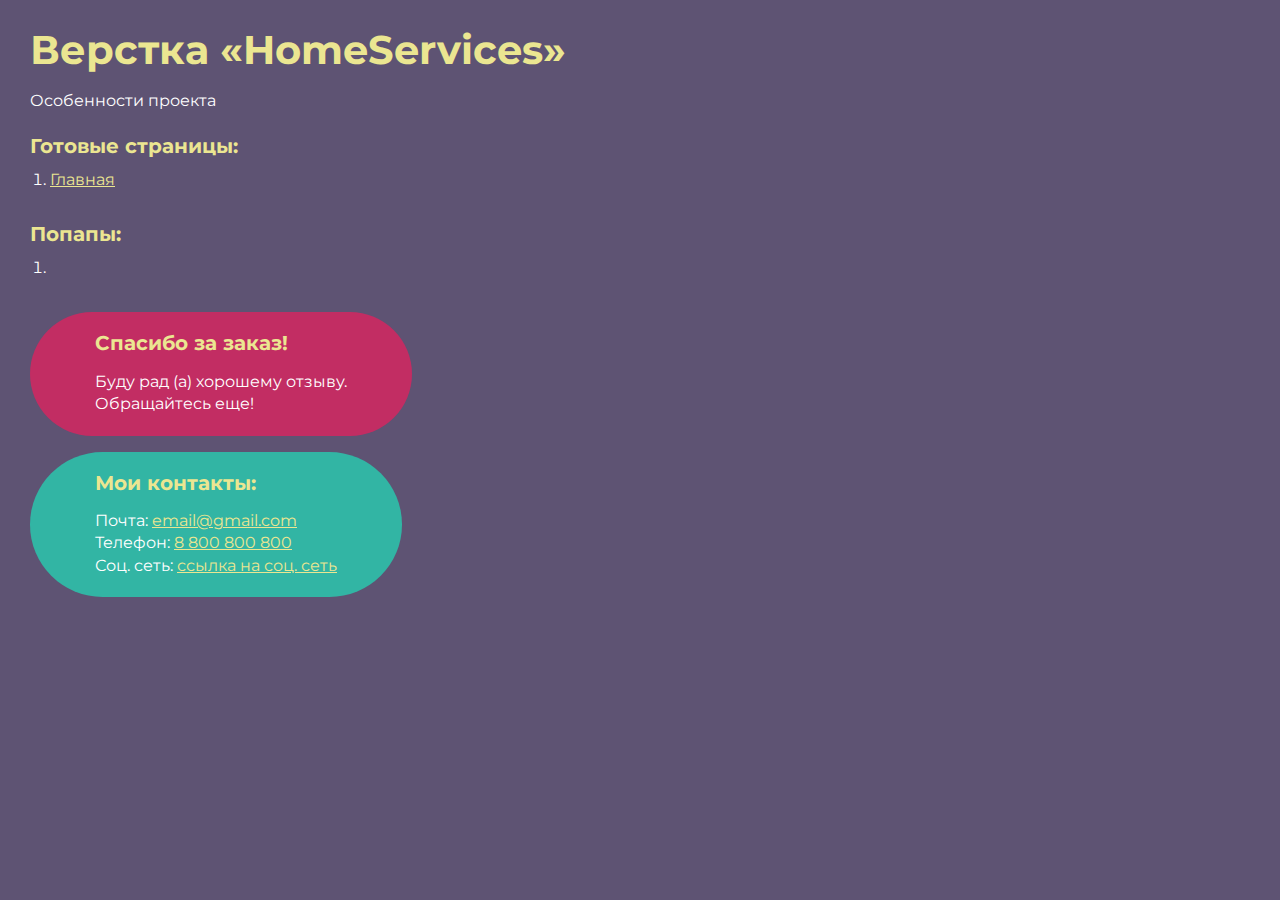
==== index.html @ 672d6503 "first commit" ====
<!DOCTYPE html>
<html>

<head>
	<meta charset="UTF-8">
	<meta name="viewport" content="width=device-width, initial-scale=1.0">
	<title>Верстка «HomeServices»</title>
</head>

<body>
	<div class="rootpage">
		<h1>Верстка «HomeServices»</h1>
		<div class="rootpage__info">
			Особенности проекта
		</div>
		<h2>Готовые страницы:</h2>
		<ol class="rootpage__list">
			<li><a target="_blank" href="home.html">Главная</a></li>
		</ol>
		<h2>Попапы:</h2>
		<ol class="rootpage__list">
			<li><a target="_blank" href="home.html#"></a></li>
		</ol>
		<div class="rootpage__tnx">
			<h2>Спасибо за заказ!</h2>
			<p>Буду рад (а) хорошему отзыву.</p>
			<p>Обращайтесь еще!</p>
		</div>
		<div class="rootpage__contacts">
			<h2>Мои контакты:</h2>
			<p>Почта: <a href="mailto:email@gmail.com">email@gmail.com</a></p>
			<p>Телефон: <a href="tel:8800800800">8 800 800 800</a></p>
			<p>Соц. сеть: <a href="">ссылка на соц. сеть</a></p>
		</div>
	</div>
</body>
<style>
	@charset "UTF-8";
	@import url("https://fonts.googleapis.com/css?family=Montserrat:regular,700&display=swap");

	*,
	*::before,
	*::after {
		padding: 0px;
		margin: 0px;
		border: 0px;
		box-sizing: border-box;
	}

	html,
	body {
		height: 100%;
		margin: 0;
		padding: 0;
		min-width: 320px;
		width: 100%;
		color: #fff;
		background-color: #5e5373;
	}

	body {
		font-family: Montserrat;
		font-size: 100%;
		line-height: 1;
		font-size: 1rem;
	}

	a {
		text-decoration: underline;
		color: #ebe691
	}

	a:visited {
		text-decoration: underline;
		color: #aaa768;
	}

	a:hover {
		text-decoration: none;
	}

	ul li {
		list-style: none;
	}

	img {
		vertical-align: top;
	}

	.wrapper {
		width: 100%;
		min-height: 100%;
		overflow: hidden;
	}

	.rootpage {
		padding: 30px;
		display: flex;
		flex-direction: column;
		align-items: flex-start;
	}

	@media (max-width: 767px) {
		.rootpage {
			padding: 30px 15px;
		}
	}

	h1 {
		color: #ebe691;
		font-size: 2.5rem;
		margin: 0px 0px 1.25rem 0px;
	}

	@media (max-width: 767px) {
		h1 {
			font-size: 1.85rem;
			margin: 0px 0px 1.25rem 0px;
		}
	}

	h2 {
		color: #ebe691;
		font-size: 1.25rem;
		margin: 0px 0px 1rem 0px;
	}

	@media (max-width: 767px) {
		h2 {
			font-size: 1.125rem;
			margin: 0px 0px 1rem 0px;
		}
	}

	.rootpage__info {
		line-height: 140%;
		margin: 0px 0px 1.5rem 0px;
	}

	.rootpage__list {
		margin: 0px 0px 2.25rem 1.25rem;
	}

	.rootpage__list li:not(:last-child) {
		margin: 0px 0px 15px 0px;
	}

	.rootpage__contacts,
	.rootpage__tnx {
		border-radius: 200px;
		padding: 20px 65px;
		line-height: 140%;
	}

	@media (max-width: 767px) {

		.rootpage__contacts,
		.rootpage__tnx {
			border-radius: 40px;
			padding: 20px;
		}
	}

	.rootpage__contacts {
		background: #32b5a4;

	}

	.rootpage__contacts a {
		color: #ebe691;
	}

	.rootpage__tnx {
		background: #c22d63;
		margin: 0px 0px 1rem 0px;
	}
</style>

</html>
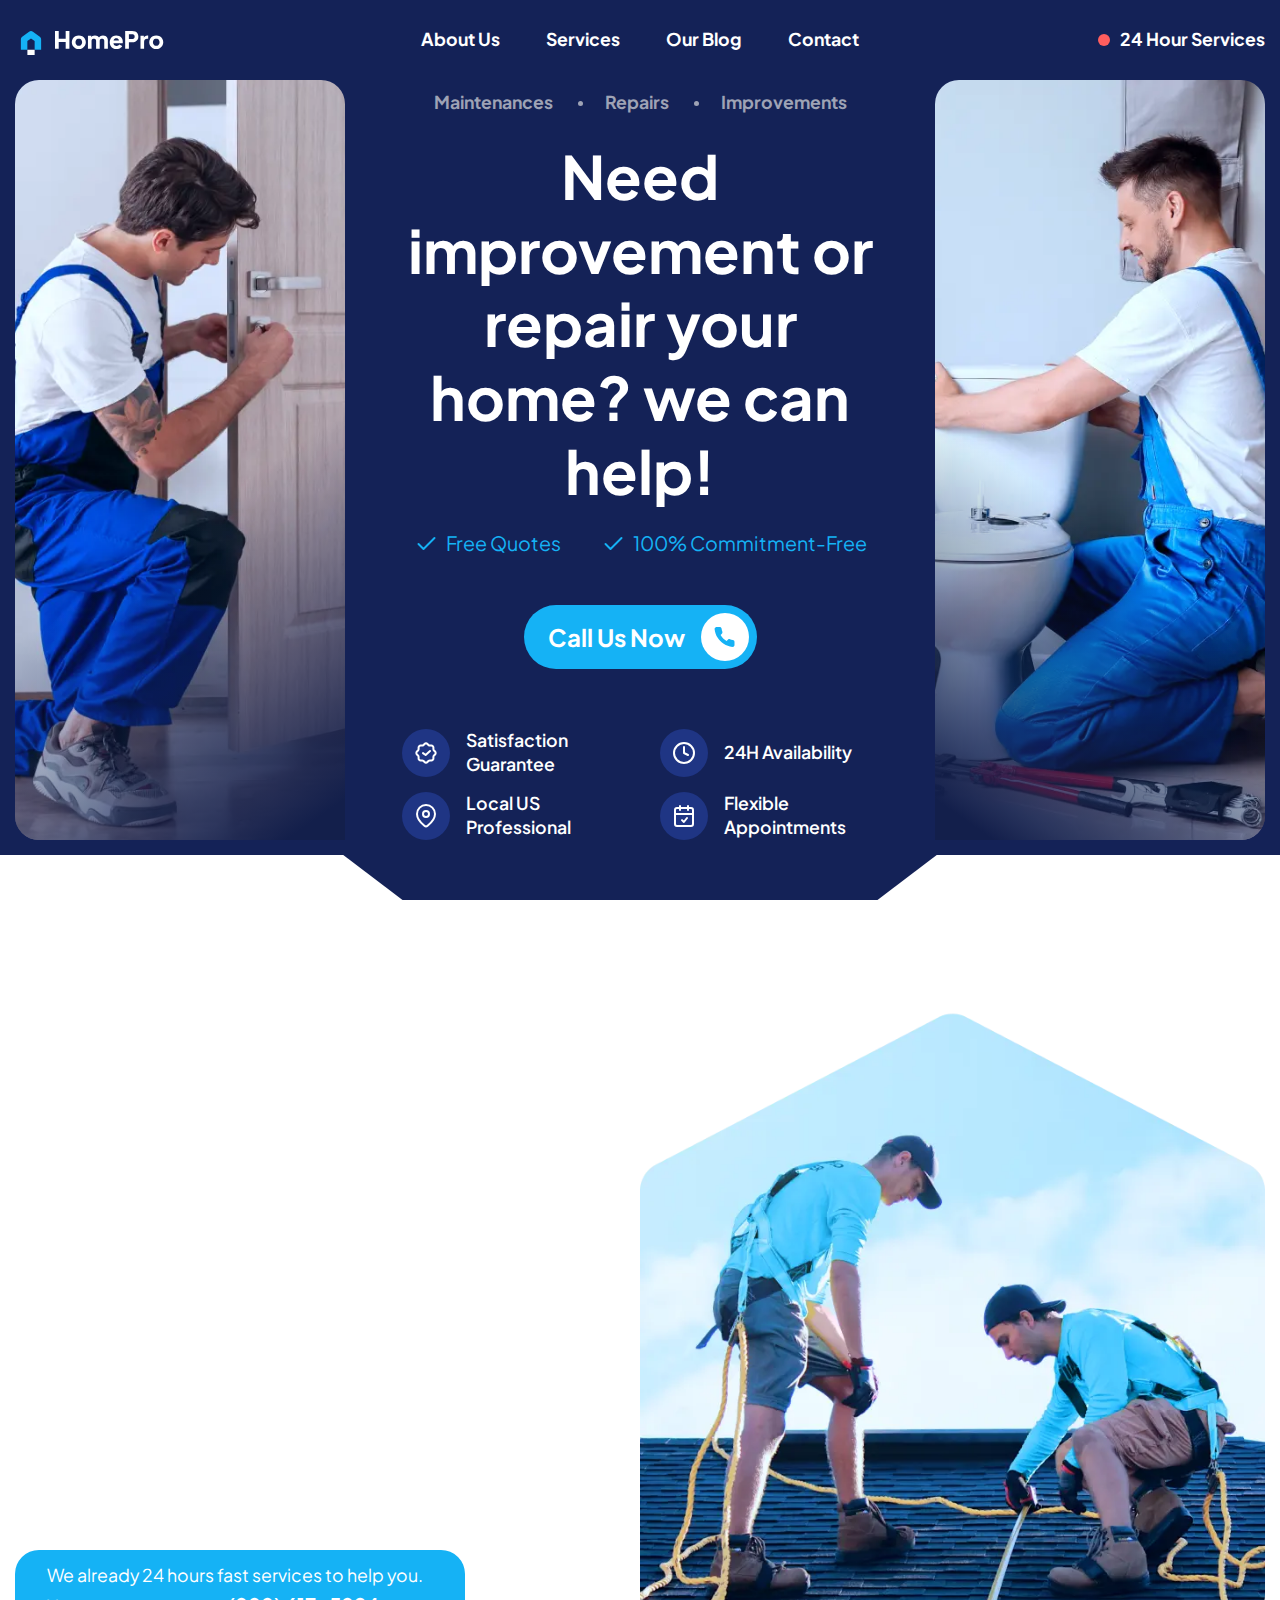
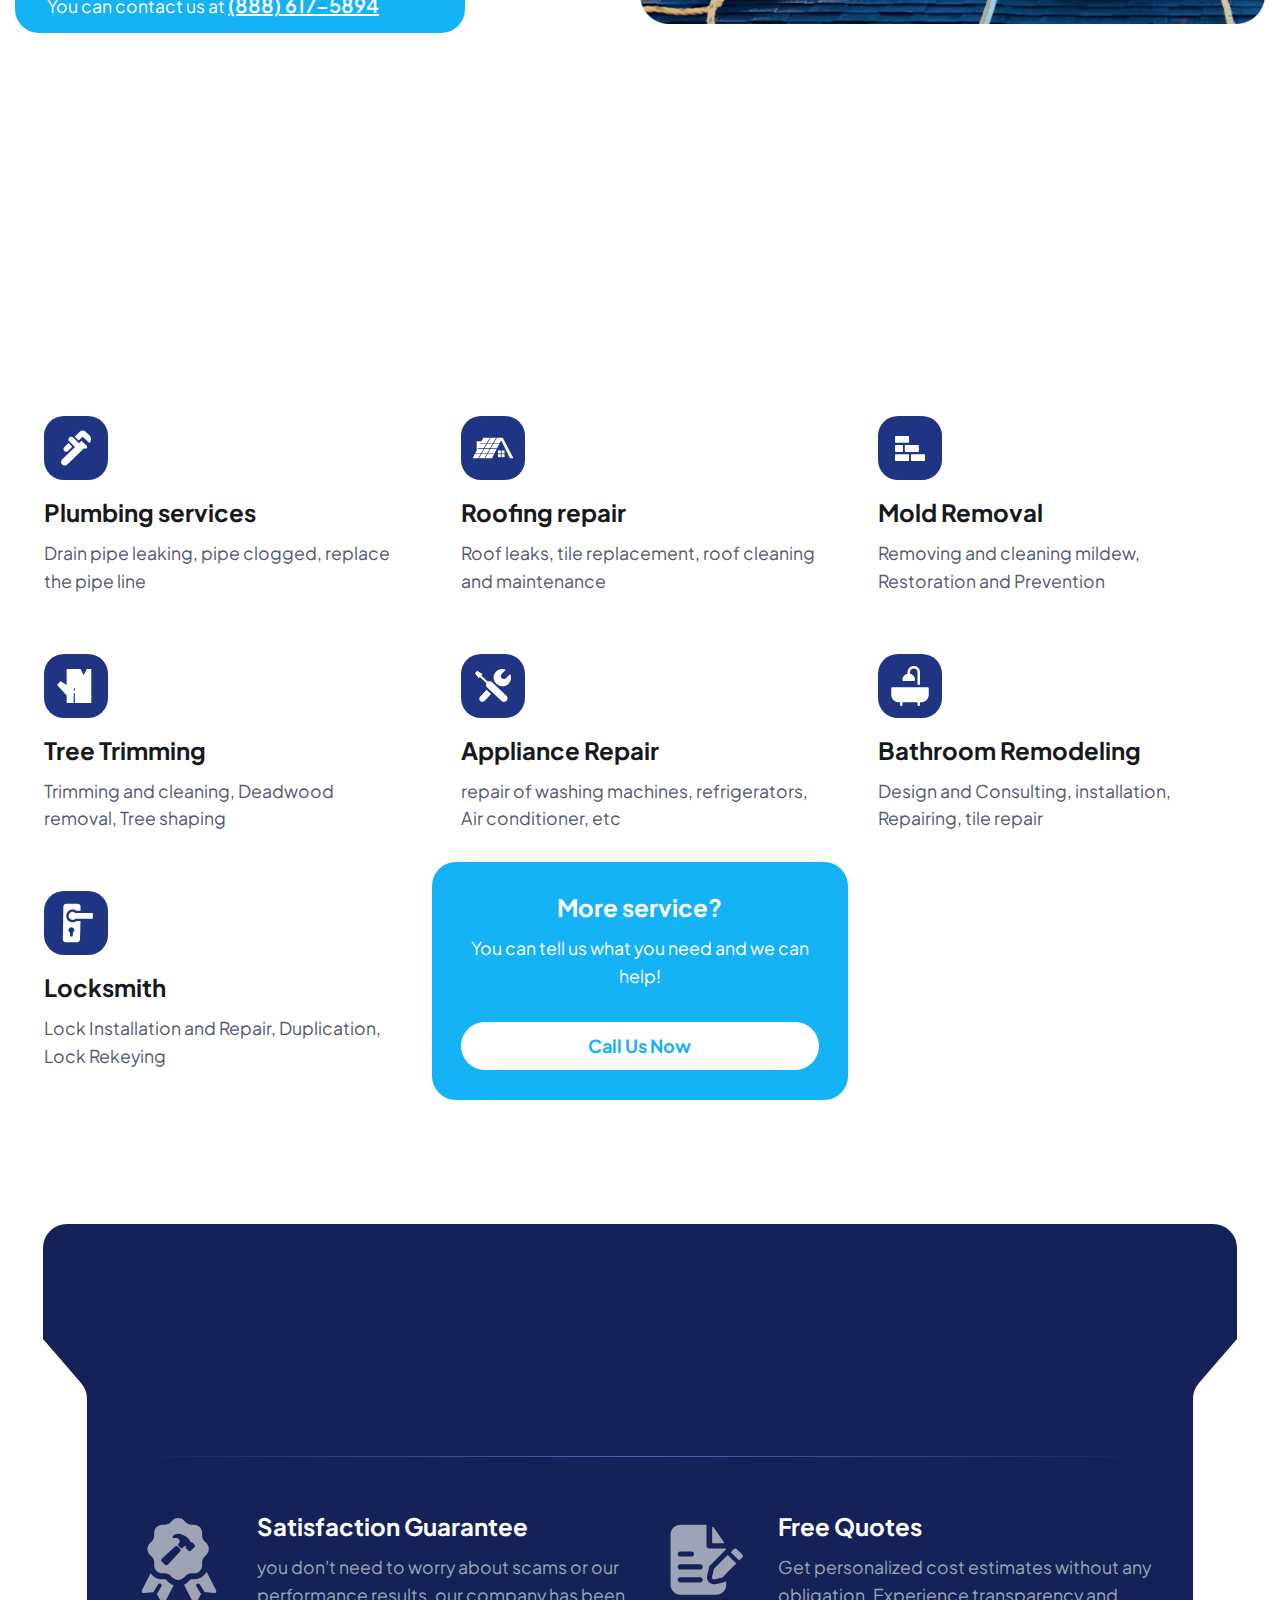
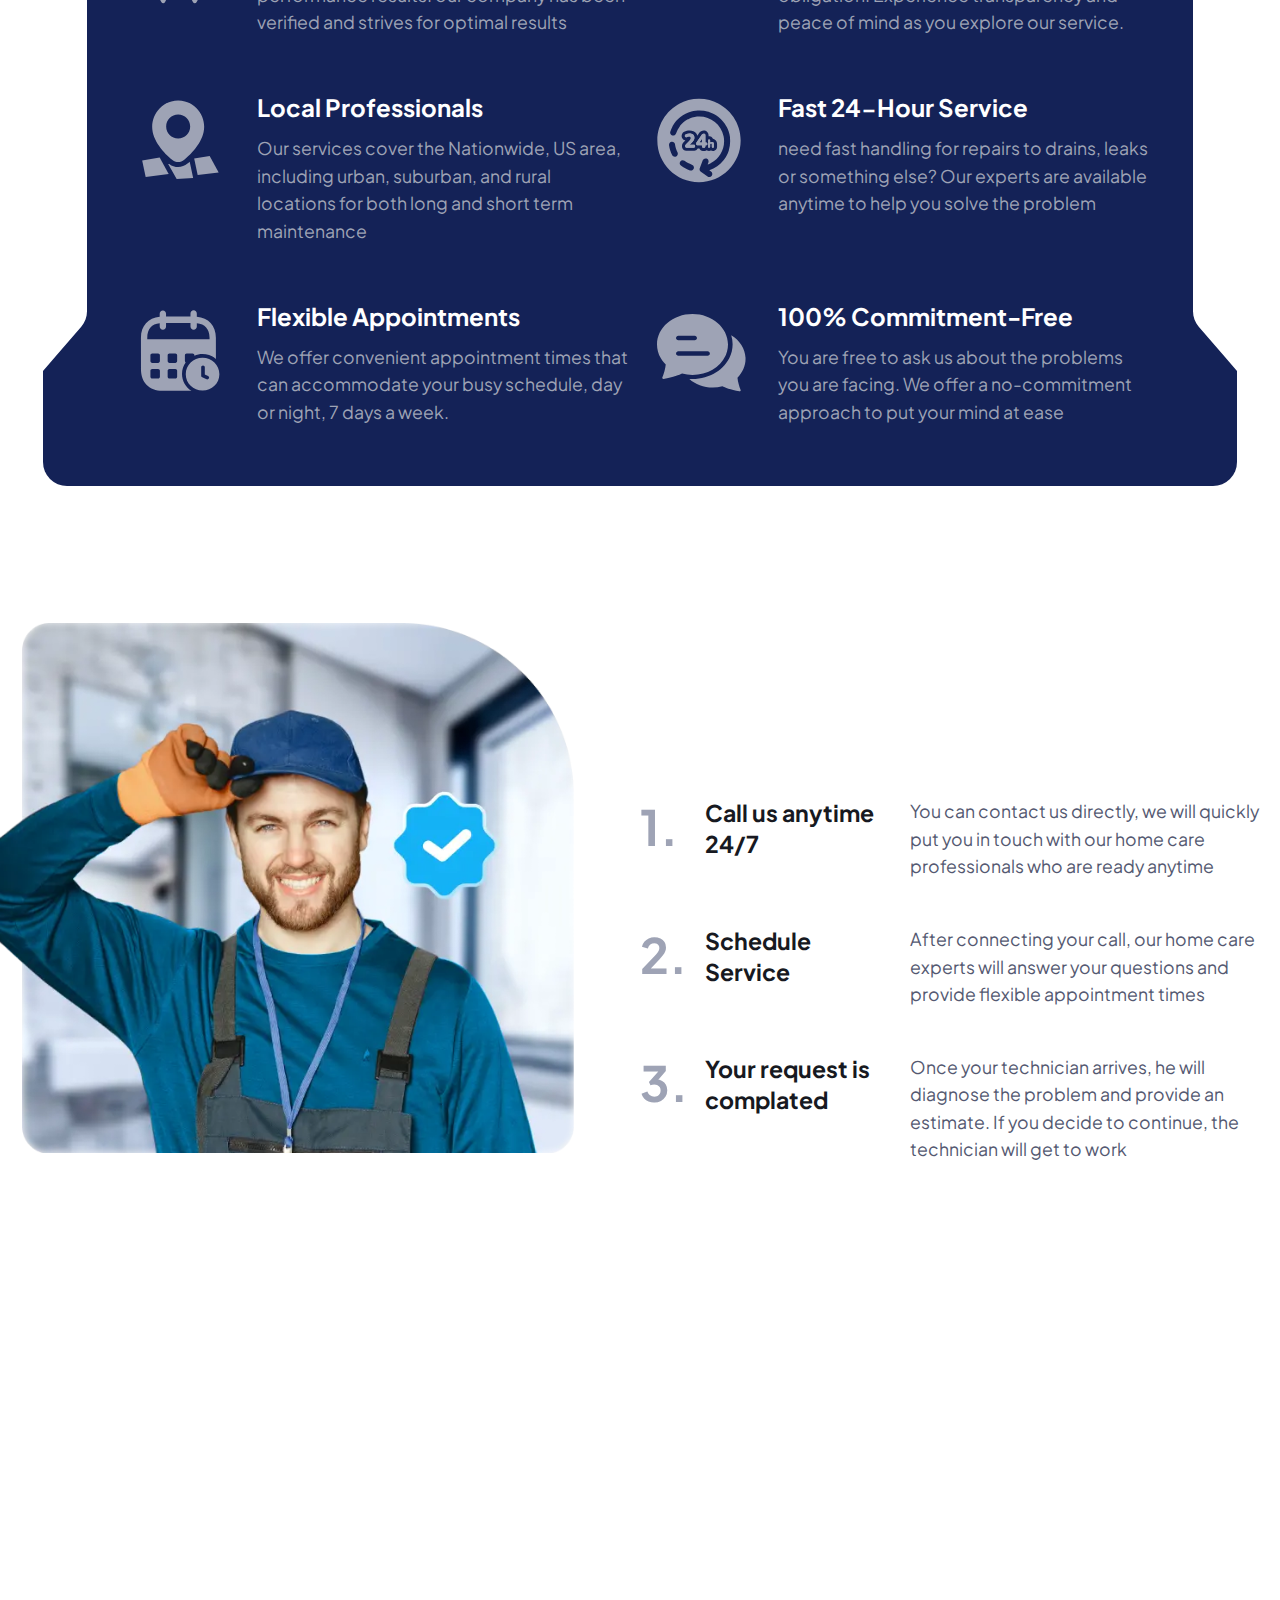
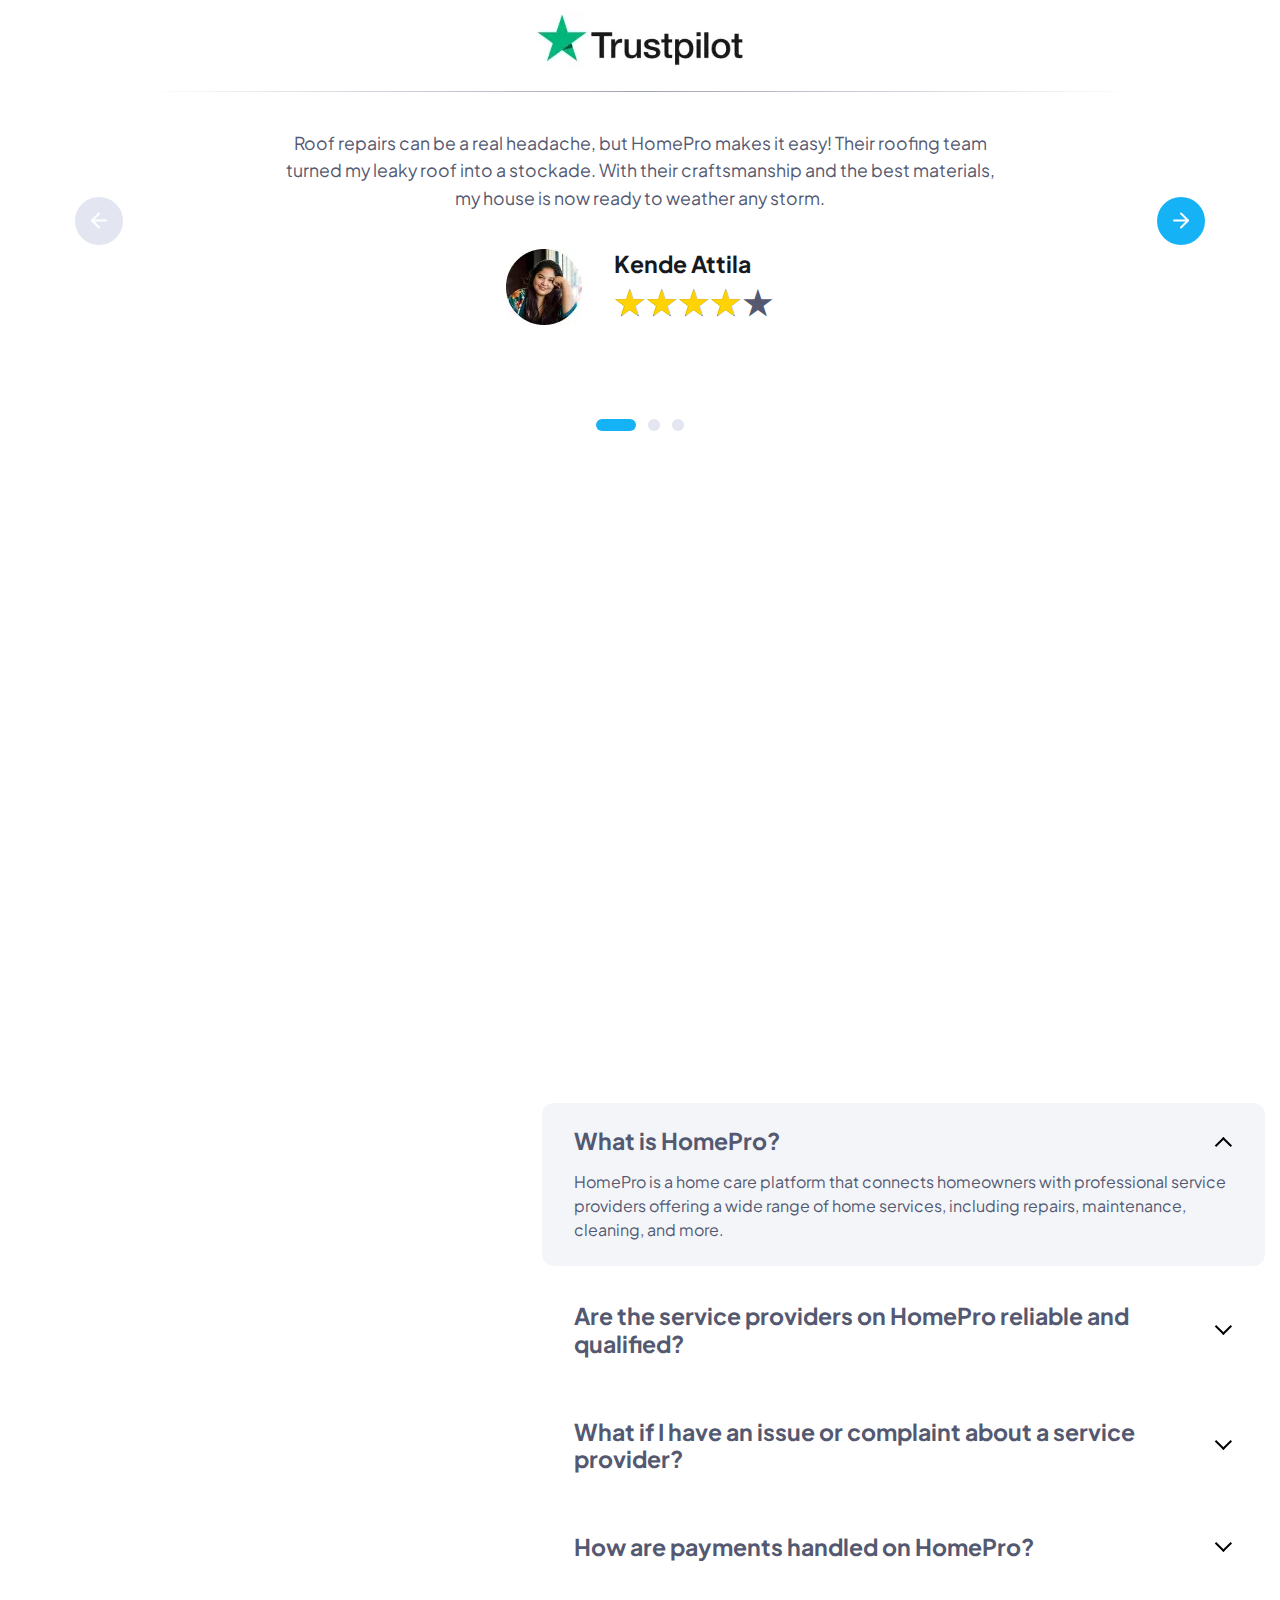
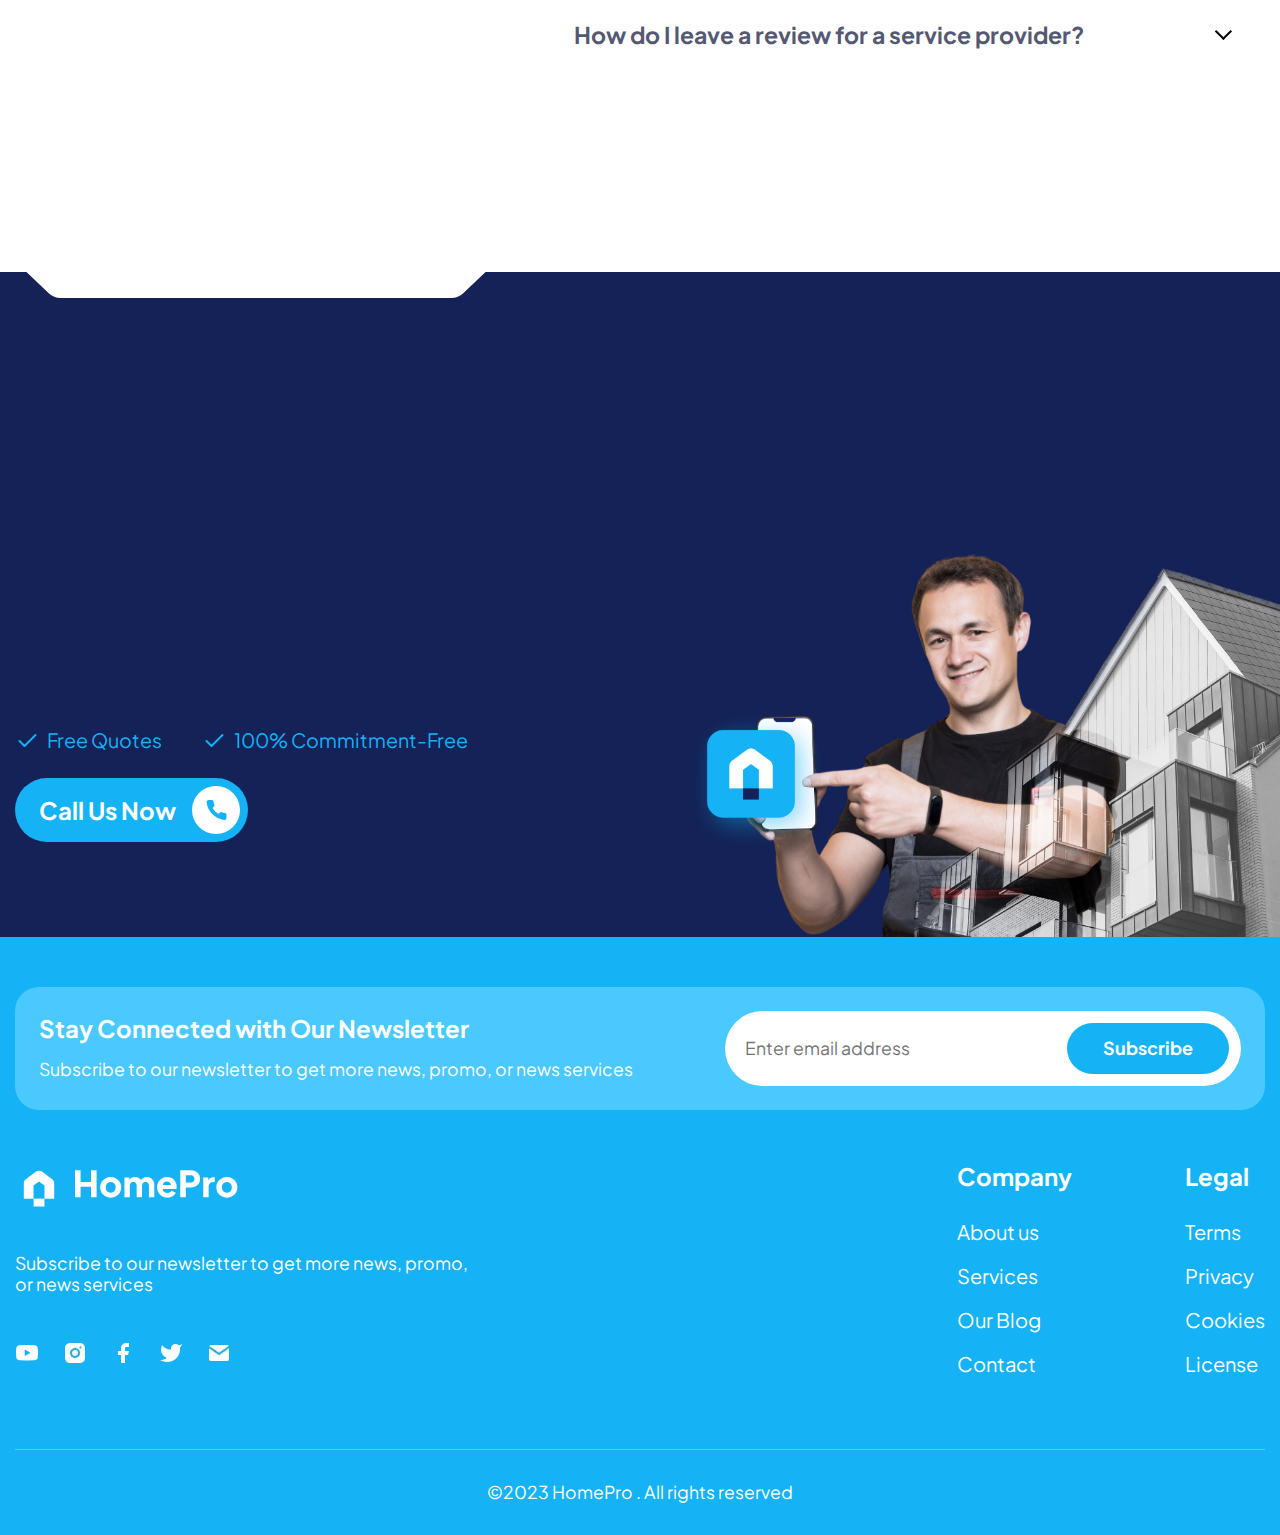
==== commit ad25bf0e: "index new" ====
--- a/index.html
+++ b/index.html
@@ -1,179 +1,656 @@
 <!DOCTYPE html>
-<html>
+<html lang="ru">
 
 <head>
+	<title>Home</title>
 	<meta charset="UTF-8">
+	<meta name="format-detection" content="telephone=no">
+	<style>
+		body {
+			opacity: 0;
+		}
+	</style>
+	<link rel="stylesheet" href="css/style.min.css?_v=20230929204738">
+	<link rel="shortcut icon" href="favicon.ico">
+	<!-- <meta name="robots" content="noindex, nofollow"> -->
 	<meta name="viewport" content="width=device-width, initial-scale=1.0">
-	<title>Верстка «HomeServices»</title>
 </head>
 
 <body>
-	<div class="rootpage">
-		<h1>Верстка «HomeServices»</h1>
-		<div class="rootpage__info">
-			Особенности проекта
-		</div>
-		<h2>Готовые страницы:</h2>
-		<ol class="rootpage__list">
-			<li><a target="_blank" href="home.html">Главная</a></li>
-		</ol>
-		<h2>Попапы:</h2>
-		<ol class="rootpage__list">
-			<li><a target="_blank" href="home.html#"></a></li>
-		</ol>
-		<div class="rootpage__tnx">
-			<h2>Спасибо за заказ!</h2>
-			<p>Буду рад (а) хорошему отзыву.</p>
-			<p>Обращайтесь еще!</p>
-		</div>
-		<div class="rootpage__contacts">
-			<h2>Мои контакты:</h2>
-			<p>Почта: <a href="mailto:email@gmail.com">email@gmail.com</a></p>
-			<p>Телефон: <a href="tel:8800800800">8 800 800 800</a></p>
-			<p>Соц. сеть: <a href="">ссылка на соц. сеть</a></p>
-		</div>
+	<div class="wrapper">
+		<header class="header">
+			<div class="header__container">
+				<div class="header__logo">
+					<img src="img/logo.svg" alt="Logo">
+				</div>
+				<div class="header__menu menu">
+					<button class="menu__icon icon-menu" type="button"><span></span></button>
+					<nav class="menu__body">
+						<ul class="menu__list">
+							<li class="menu__item">
+								<a class="menu__link" data-goto=".about" href="#">About Us</a>
+							</li>
+							<li class="menu__item">
+								<a class="menu__link" data-goto=".services" href="#">Services</a>
+							</li>
+							<li class="menu__item">
+								<a class="menu__link" data-goto=".blog" href="#">Our Blog</a>
+							</li>
+							<li class="menu__item">
+								<a class="menu__link" data-goto=".footer" href="#">Contact</a>
+							</li>
+						</ul>
+					</nav>
+				</div>
+				<div class="header__schedule" data-da=".menu__body, 767.98">24 Hour Services</div>
+			</div>
+		</header>
+		<main class="page">
+			<section class="hero" data-watch>
+				<div class="hero__image-ibg hero__image-ibg--left">
+					<picture><source srcset="img/hero/image-left.webp" type="image/webp"><img src="img/hero/image-left.jpg" alt="Image"></picture>
+				</div>
+				<div class="hero__body">
+					<div class="hero__content">
+						<div class="hero__main">
+							<ul class="hero__items items-hero">
+								<li class="items-hero__item">Maintenances</li>
+								<li class="items-hero__item">Repairs</li>
+								<li class="items-hero__item">Improvements</li>
+							</ul>
+							<div class="hero__block-header block-header block-header--center">
+								<h1 class="block-header__title block-header__title--white block-header__title--big">
+									Need improvement or repair your home? we can help!
+								</h1>
+							</div>
+							<ul class="hero__done done">
+								<li class="done__item">Free Quotes</li>
+								<li class="done__item">100% Commitment-Free</li>
+							</ul>
+						</div>
+						<a class="hero__button button button--icon" href="#">
+							<span>Call Us Now</span>
+						</a>
+					</div>
+					<div class="hero__advantages advantages-hero">
+						<div class="advantages-hero__item">
+							<div class="advantages-hero__icon">
+								<img src="img/hero/icon/01.svg" alt="Icon">
+							</div>
+							<div class="advantages-hero__text">
+								<p>Satisfaction Guarantee</p>
+							</div>
+						</div>
+						<div class="advantages-hero__item">
+							<div class="advantages-hero__icon">
+								<img src="img/hero/icon/02.svg" alt="Icon">
+							</div>
+							<div class="advantages-hero__text">
+								<p>24H Availability</p>
+							</div>
+						</div>
+						<div class="advantages-hero__item">
+							<div class="advantages-hero__icon">
+								<img src="img/hero/icon/03.svg" alt="Icon">
+							</div>
+							<div class="advantages-hero__text">
+								<p>Local US Professional</p>
+							</div>
+						</div>
+						<div class="advantages-hero__item">
+							<div class="advantages-hero__icon">
+								<img src="img/hero/icon/04.svg" alt="Icon">
+							</div>
+							<div class="advantages-hero__text">
+								<p>Flexible Appointments</p>
+							</div>
+						</div>
+					</div>
+				</div>
+				<div class="hero__image-ibg hero__image-ibg--right">
+					<picture><source srcset="img/hero/image-right.webp" type="image/webp"><img src="img/hero/image-right.jpg" alt="Image"></picture>
+				</div>
+			</section>
+			<section class="about" data-watch="navigator" data-watch-threshold="0.3">
+				<div class="about__container">
+					<div class="about__body">
+						<div class="about__block-header block-header">
+							<h2 class="block-header__title">Professional for your home services</h2>
+							<div class="block-header__text">
+								<p>You need help for home care? We are home care professionals focused in the US region. We provide
+									several services that support home services</p>
+							</div>
+						</div>
+						<ul class="about__items">
+							<li class="about__item">Repair and Installation</li>
+							<li class="about__item">Maintenance</li>
+							<li class="about__item">Home Security Services</li>
+							<li class="about__item">Plumbing</li>
+							<li class="about__item">Budget-friendly</li>
+							<li class="about__item">Eco-friendly solutions</li>
+						</ul>
+						<div class="about__info">
+							We already 24 hours fast services to help you. You can contact us at <a href="tel:8886175894">(888)
+								617-5894</a>
+						</div>
+					</div>
+					<div class="about__image">
+						<picture><source srcset="img/about/image.webp" type="image/webp"><img src="img/about/image.png" alt="Image"></picture>
+					</div>
+				</div>
+			</section>
+			<section class="services" data-watch="navigator" data-watch-threshold="0.3">
+				<div class="services__container">
+					<div class="services__block-header block-header block-header--center">
+						<h2 class="block-header__title">Our Services</h2>
+						<div class="block-header__text">
+							<p>You have problems with leaking pipes, broken tiles, lost keys or want to tidy up the trees around you,
+								of course you need our help!</p>
+						</div>
+					</div>
+					<div class="services__items">
+						<article class="services__item item-service">
+							<div class="item-service__icon">
+								<img src="img/services/01.svg" alt="Icon">
+							</div>
+							<h4 class="item-service__title">Plumbing services</h4>
+							<div class="item-service__text">
+								<p>Drain pipe leaking, pipe clogged, replace the pipe line</p>
+							</div>
+						</article>
+						<article class="services__item item-service">
+							<div class="item-service__icon">
+								<img src="img/services/02.svg" alt="Icon">
+							</div>
+							<h4 class="item-service__title">Roofing repair</h4>
+							<div class="item-service__text">
+								<p>Roof leaks, tile replacement, roof cleaning and maintenance</p>
+							</div>
+						</article>
+						<article class="services__item item-service">
+							<div class="item-service__icon">
+								<img src="img/services/03.svg" alt="Icon">
+							</div>
+							<h4 class="item-service__title">Mold Removal</h4>
+							<div class="item-service__text">
+								<p>Removing and cleaning mildew, Restoration and Prevention</p>
+							</div>
+						</article>
+						<article class="services__item item-service">
+							<div class="item-service__icon">
+								<img src="img/services/04.svg" alt="Icon">
+							</div>
+							<h4 class="item-service__title">Tree Trimming</h4>
+							<div class="item-service__text">
+								<p>Trimming and cleaning, Deadwood removal, Tree shaping</p>
+							</div>
+						</article>
+						<article class="services__item item-service">
+							<div class="item-service__icon">
+								<img src="img/services/05.svg" alt="Icon">
+							</div>
+							<h4 class="item-service__title">Appliance Repair</h4>
+							<div class="item-service__text">
+								<p>repair of washing machines, refrigerators, Air conditioner, etc</p>
+							</div>
+						</article>
+						<article class="services__item item-service">
+							<div class="item-service__icon">
+								<img src="img/services/06.svg" alt="Icon">
+							</div>
+							<h4 class="item-service__title">Bathroom Remodeling</h4>
+							<div class="item-service__text">
+								<p>Design and Consulting, installation, Repairing, tile repair</p>
+							</div>
+						</article>
+						<article class="services__item item-service">
+							<div class="item-service__icon">
+								<img src="img/services/07.svg" alt="Icon">
+							</div>
+							<h4 class="item-service__title">Locksmith</h4>
+							<div class="item-service__text">
+								<p>Lock Installation and Repair, Duplication, Lock Rekeying</p>
+							</div>
+						</article>
+						<article class="services__item item-service item-service--blue">
+							<h4 class="item-service__title">More service?</h4>
+							<div class="item-service__text">
+								<p>You can tell us what you need and we can help!</p>
+							</div>
+							<a class="item-service__button button button--fw button--min button--white" href="#">Call Us Now</a>
+						</article>
+					</div>
+				</div>
+			</section>
+			<section class="advantages" data-watch>
+				<div class="advantages__body">
+					<div class="advantages__container">
+						<div class="advantages__block-header block-header block-header--inline">
+							<h2 class="block-header__title block-header__title--white">Fast, Friendly, and Satisfaction Guarantee</h2>
+							<div class="block-header__text">
+								<p>No matter how big or small your work is, whether it's for the interior or exterior of your home, we
+									are
+									ready to serve and help you solve your home problems.</p>
+							</div>
+						</div>
+						<div class="advantages__items">
+							<div class="advantages__item item-advantages">
+								<div class="item-advantages__icon">
+									<img src="img/advantages/01.svg" alt="Icon">
+								</div>
+								<div class="item-advantages__body">
+									<div class="item-advantages__title">
+										Satisfaction Guarantee
+									</div>
+									<div class="item-advantages__text">
+										<p>you don't need to worry about scams or our performance results. our company has been verified and
+											strives for optimal results</p>
+									</div>
+								</div>
+							</div>
+							<div class="advantages__item item-advantages">
+								<div class="item-advantages__icon">
+									<img src="img/advantages/02.svg" alt="Icon">
+								</div>
+								<div class="item-advantages__body">
+									<div class="item-advantages__title">
+										Free Quotes
+									</div>
+									<div class="item-advantages__text">
+										<p>Get personalized cost estimates without any obligation. Experience transparency and peace of mind
+											as you explore our service.</p>
+									</div>
+								</div>
+							</div>
+							<div class="advantages__item item-advantages">
+								<div class="item-advantages__icon">
+									<img src="img/advantages/03.svg" alt="Icon">
+								</div>
+								<div class="item-advantages__body">
+									<div class="item-advantages__title">
+										Local Professionals
+									</div>
+									<div class="item-advantages__text">
+										<p>Our services cover the Nationwide, US area, including urban, suburban, and rural locations for
+											both
+											long and short term maintenance</p>
+									</div>
+								</div>
+							</div>
+							<div class="advantages__item item-advantages">
+								<div class="item-advantages__icon">
+									<img src="img/advantages/04.svg" alt="Icon">
+								</div>
+								<div class="item-advantages__body">
+									<div class="item-advantages__title">
+										Fast 24-Hour Service
+									</div>
+									<div class="item-advantages__text">
+										<p>need fast handling for repairs to drains, leaks or something else? Our experts are available
+											anytime to help you solve the problem</p>
+									</div>
+								</div>
+							</div>
+							<div class="advantages__item item-advantages">
+								<div class="item-advantages__icon">
+									<img src="img/advantages/05.svg" alt="Icon">
+								</div>
+								<div class="item-advantages__body">
+									<div class="item-advantages__title">
+										Flexible Appointments
+									</div>
+									<div class="item-advantages__text">
+										<p>We offer convenient appointment times that can accommodate your busy schedule, day or night, 7
+											days
+											a week.</p>
+									</div>
+								</div>
+							</div>
+							<div class="advantages__item item-advantages">
+								<div class="item-advantages__icon">
+									<img src="img/advantages/06.svg" alt="Icon">
+								</div>
+								<div class="item-advantages__body">
+									<div class="item-advantages__title">
+										100% Commitment-Free
+									</div>
+									<div class="item-advantages__text">
+										<p>You are free to ask us about the problems you are facing. We offer a no-commitment approach to
+											put
+											your mind at ease</p>
+									</div>
+								</div>
+							</div>
+						</div>
+					</div>
+				</div>
+			</section>
+			<section class="how" data-watch>
+				<div class="how__container">
+					<div class="how__image">
+						<picture><source srcset="img/how/image.webp" type="image/webp"><img src="img/how/image.png" alt="Image"></picture>
+					</div>
+					<div class="how__content">
+						<div class="how__block-header block-header">
+							<h2 class="block-header__title">How HomePro works?</h2>
+						</div>
+						<ol class="how__list list-how">
+							<li class="list-how__item">
+								<span class="list-how__title">Call us anytime 24/7</span>
+								<span class="list-how__text text">
+									<p>You can contact us directly, we will quickly put you in touch with our home care professionals who
+										are ready anytime</p>
+								</span>
+							</li>
+							<li class="list-how__item">
+								<span class="list-how__title">Schedule Service</span>
+								<span class="list-how__text text">
+									<p>After connecting your call, our home care experts will answer your questions and provide flexible
+										appointment times</p>
+								</span>
+							</li>
+							<li class="list-how__item">
+								<span class="list-how__title">Your request is complated</span>
+								<span class="list-how__text text">
+									<p>Once your technician arrives, he will diagnose the problem and provide an estimate. If you decide
+										to continue, the technician will get to work</p>
+								</span>
+							</li>
+						</ol>
+					</div>
+				</div>
+			</section>
+			<section class="reviews" data-watch>
+				<div class="reviews__container">
+					<div class="reviews__block-header block-header block-header--center">
+						<h2 class="block-header__title">Here our original reviews from trusted platform</h2>
+					</div>
+					<div class="reviews__body">
+						<div class="reviews__slider swiper">
+							<div class="reviews__wrapper swiper-wrapper">
+								<div class="reviews__slide swiper-slide slide-reviews">
+									<div class="slide-reviews__logo">
+										<picture><source srcset="img/reviews/logo.webp" type="image/webp"><img src="img/reviews/logo.jpg" alt="Logo"></picture>
+									</div>
+									<div class="slide-reviews__text text">
+										<p>Roof repairs can be a real headache, but HomePro makes it easy! Their roofing team turned my
+											leaky
+											roof into a stockade. With their craftsmanship and the best materials, my house is now ready to
+											weather any storm.</p>
+									</div>
+									<div class="slide-reviews__user">
+										<div class="slide-reviews__avatar">
+											<picture><source srcset="img/reviews/avatar.webp" type="image/webp"><img src="img/reviews/avatar.jpg" alt="Avatar"></picture>
+										</div>
+										<div class="slide-reviews__body">
+											<div class="slide-reviews__name">Kende Attila</div>
+											<div class="slide-reviews__rating rating">
+												<div class="rating__body">
+													<div class="rating__active"></div>
+													<div class="rating__items">
+														<input type="radio" class="rating__item" value="1" name="rating">
+														<input type="radio" class="rating__item" value="2" name="rating">
+														<input type="radio" class="rating__item" value="3" name="rating">
+														<input type="radio" class="rating__item" value="4" name="rating">
+														<input type="radio" class="rating__item" value="5" name="rating">
+													</div>
+												</div>
+												<div class="rating__value">4</div>
+											</div>
+										</div>
+									</div>
+								</div>
+								<div class="reviews__slide swiper-slide slide-reviews">
+									<div class="slide-reviews__logo">
+										<picture><source srcset="img/reviews/logo.webp" type="image/webp"><img src="img/reviews/logo.jpg" alt="Logo"></picture>
+									</div>
+									<div class="slide-reviews__text text">
+										<p>Roof repairs can be a real headache, but HomePro makes it easy! Their roofing team turned my
+											leaky
+											roof into a stockade. With their craftsmanship and the best materials, my house is now ready to
+											weather any storm.</p>
+										<p>Roof repairs can be a real headache, but HomePro makes it easy! Their roofing team turned my
+											leaky
+											roof into a stockade. With their craftsmanship and the best materials, my house is now ready to
+											weather any storm.</p>
+									</div>
+									<div class="slide-reviews__user">
+										<div class="slide-reviews__avatar">
+											<picture><source srcset="img/reviews/avatar.webp" type="image/webp"><img src="img/reviews/avatar.jpg" alt="Avatar"></picture>
+										</div>
+										<div class="slide-reviews__body">
+											<div class="slide-reviews__name">Kende Attila</div>
+											<div class="slide-reviews__rating rating">
+												<div class="rating__body">
+													<div class="rating__active"></div>
+													<div class="rating__items">
+														<input type="radio" class="rating__item" value="1" name="rating">
+														<input type="radio" class="rating__item" value="2" name="rating">
+														<input type="radio" class="rating__item" value="3" name="rating">
+														<input type="radio" class="rating__item" value="4" name="rating">
+														<input type="radio" class="rating__item" value="5" name="rating">
+													</div>
+												</div>
+												<div class="rating__value">3</div>
+											</div>
+										</div>
+									</div>
+								</div>
+								<div class="reviews__slide swiper-slide slide-reviews">
+									<div class="slide-reviews__logo">
+										<picture><source srcset="img/reviews/logo.webp" type="image/webp"><img src="img/reviews/logo.jpg" alt="Logo"></picture>
+									</div>
+									<div class="slide-reviews__text text">
+										<p>Roof repairs can be a real headache, but HomePro makes it easy! Their roofing team turned my
+											leaky
+											roof into a stockade. With their craftsmanship and the best materials, my house is now ready to
+											weather any storm.</p>
+									</div>
+									<div class="slide-reviews__user">
+										<div class="slide-reviews__avatar">
+											<picture><source srcset="img/reviews/avatar.webp" type="image/webp"><img src="img/reviews/avatar.jpg" alt="Avatar"></picture>
+										</div>
+										<div class="slide-reviews__body">
+											<div class="slide-reviews__name">Kende Attila</div>
+											<div class="slide-reviews__rating rating">
+												<div class="rating__body">
+													<div class="rating__active"></div>
+													<div class="rating__items">
+														<input type="radio" class="rating__item" value="1" name="rating">
+														<input type="radio" class="rating__item" value="2" name="rating">
+														<input type="radio" class="rating__item" value="3" name="rating">
+														<input type="radio" class="rating__item" value="4" name="rating">
+														<input type="radio" class="rating__item" value="5" name="rating">
+													</div>
+												</div>
+												<div class="rating__value">5</div>
+											</div>
+										</div>
+									</div>
+								</div>
+							</div>
+						</div>
+						<button class="reviews__arrow reviews__arrow--left" type="button"></button>
+						<button class="reviews__arrow reviews__arrow--right" type="button"></button>
+						<div class="reviews__bullets"></div>
+					</div>
+				</div>
+			</section>
+			<section class="blog" data-watch="navigator" data-watch-threshold="0.3">
+				<div class="blog__container">
+					<div class="blog__block-header block-header block-header--center">
+						<h2 class="block-header__title">Explore Insights in Our Blog</h2>
+						<div class="block-header__text">
+							<p>Find lots of insights and information on our blog. Explore, learn, and get inspired today.</p>
+						</div>
+					</div>
+					<div class="blog__items"></div>
+					<button class="blog__view-more" hidden type="button">View More</button>
+				</div>
+			</section>
+			<section class="questions" data-watch>
+				<div class="questions__container">
+					<div class="questions__block-header block-header">
+						<h2 class="block-header__title">Frequently Asked Questions</h2>
+						<div class="block-header__text">
+							<p>Still need help? <a href="#">Get Help Now</a></p>
+						</div>
+					</div>
+					<div data-spollers data-one-spoller class="questions__spollers spollers-questions">
+						<div class="spollers-questions__item" open>
+							<button class="spollers-questions__title _spoller-active" type="button" data-spoller>What is
+								HomePro?</button>
+							<div class="spollers-questions__body">HomePro is a home care platform that connects homeowners with
+								professional service providers offering a wide range of home services, including repairs, maintenance,
+								cleaning, and more.</div>
+						</div>
+						<div class="spollers-questions__item">
+							<button class="spollers-questions__title" type="button" data-spoller>Are the service providers on HomePro
+								reliable and qualified?</button>
+							<div class="spollers-questions__body">HomePro is a home care platform that connects homeowners with
+								professional service providers offering a wide range of home services, including repairs, maintenance,
+								cleaning, and more.</div>
+						</div>
+						<div class="spollers-questions__item">
+							<button class="spollers-questions__title" type="button" data-spoller>What if I have an issue or complaint
+								about a service provider?</button>
+							<div class="spollers-questions__body">HomePro is a home care platform that connects homeowners with
+								professional service providers offering a wide range of home services, including repairs, maintenance,
+								cleaning, and more.</div>
+						</div>
+						<div class="spollers-questions__item">
+							<button class="spollers-questions__title" type="button" data-spoller>How are payments handled on
+								HomePro?</button>
+							<div class="spollers-questions__body">HomePro is a home care platform that connects homeowners with
+								professional service providers offering a wide range of home services, including repairs, maintenance,
+								cleaning, and more.</div>
+						</div>
+						<div class="spollers-questions__item">
+							<button class="spollers-questions__title" type="button" data-spoller>How do I leave a review for a service
+								provider?</button>
+							<div class="spollers-questions__body">HomePro is a home care platform that connects homeowners with
+								professional service providers offering a wide range of home services, including repairs, maintenance,
+								cleaning, and more.</div>
+						</div>
+					</div>
+				</div>
+			</section>
+			<section class="talk" data-watch>
+				<div class="talk__container">
+					<div class="talk__content">
+						<div class="talk__block-header block-header">
+							<h1 class="block-header__title block-header__title--white block-header__title--big">
+								Need improvement or repair your home? we can help!
+							</h1>
+						</div>
+						<ul class="talk__done done">
+							<li class="done__item">Free Quotes</li>
+							<li class="done__item">100% Commitment-Free</li>
+						</ul>
+						<a class="talk__button button button--icon" href="#">
+							<span>Call Us Now</span>
+						</a>
+					</div>
+				</div>
+				<div class="talk__image">
+					<img src="img/talk/image.png" alt="Image">
+				</div>
+			</section>
+		</main>
+		<footer class="footer" data-watch="navigator">
+			<div class="footer__container">
+				<div class="footer__content">
+					<div class="footer__subscribe subscribe">
+						<div class="subscribe__body">
+							<h3 class="subscribe__title">Stay Connected with Our Newsletter</h3>
+							<div class="subscribe__text text">
+								<p>Subscribe to our newsletter to get more news, promo, or news services</p>
+							</div>
+						</div>
+						<form class="subscribe__form" action="#">
+							<input class="subscribe__input input" data-required="email" autocomplete="off" type="text" name="form[]" data-error="Error" placeholder="Enter email address">
+							<button class="subscribe__button button button--min " type="submit">Subscribe</button>
+						</form>
+					</div>
+					<div class="footer__body">
+						<div class="footer__info">
+							<div class="footer__logo">
+								<img src="img/logo-footer.svg" alt="Logo">
+							</div>
+							<div class="footer__text">Subscribe to our newsletter to get more news, promo, or news services</div>
+							<ul class="footer__social social">
+								<li class="social__item">
+									<a class="social__link" href="#">
+										<picture><source srcset="img/footer/youtube.webp" type="image/webp"><img src="img/footer/youtube.png" alt="youtube"></picture>
+									</a>
+								</li>
+								<li class="social__item">
+									<a class="social__link" href="#">
+										<picture><source srcset="img/footer/instagram.webp" type="image/webp"><img src="img/footer/instagram.png" alt="instagram"></picture>
+									</a>
+								</li>
+								<li class="social__item">
+									<a class="social__link" href="#">
+										<picture><source srcset="img/footer/facebook.webp" type="image/webp"><img src="img/footer/facebook.png" alt="facebook"></picture>
+									</a>
+								</li>
+								<li class="social__item">
+									<a class="social__link" href="#">
+										<picture><source srcset="img/footer/twitter.webp" type="image/webp"><img src="img/footer/twitter.png" alt="twitter"></picture>
+									</a>
+								</li>
+								<li class="social__item">
+									<a class="social__link" href="#">
+										<picture><source srcset="img/footer/mail.webp" type="image/webp"><img src="img/footer/mail.png" alt="mail"></picture>
+									</a>
+								</li>
+							</ul>
+						</div>
+						<div class="footer__menu menu-footer">
+							<div data-spollers="479" class="menu-footer__spollers">
+								<div class="menu-footer__block">
+									<button class="menu-footer__title" type="button" data-spoller>Company</button>
+									<ul class="menu-footer__list">
+										<li class="menu-footer__item">
+											<a class="menu-footer__link" href="#">About us</a>
+										</li>
+										<li class="menu-footer__item">
+											<a class="menu-footer__link" href="#">Services</a>
+										</li>
+										<li class="menu-footer__item">
+											<a class="menu-footer__link" href="#">Our Blog</a>
+										</li>
+										<li class="menu-footer__item">
+											<a class="menu-footer__link" href="#">Contact</a>
+										</li>
+									</ul>
+								</div>
+								<div class="menu-footer__block">
+									<button class="menu-footer__title" type="button" data-spoller>Legal</button>
+									<ul class="menu-footer__list">
+										<li class="menu-footer__item">
+											<a class="menu-footer__link" href="#">Terms</a>
+										</li>
+										<li class="menu-footer__item">
+											<a class="menu-footer__link" href="#">Privacy</a>
+										</li>
+										<li class="menu-footer__item">
+											<a class="menu-footer__link" href="#">Cookies</a>
+										</li>
+										<li class="menu-footer__item">
+											<a class="menu-footer__link" href="#">License</a>
+										</li>
+									</ul>
+								</div>
+							</div>
+						</div>
+					</div>
+				</div>
+				<div class="footer__copy">©2023 HomePro . All rights reserved</div>
+			</div>
+		</footer>
 	</div>
+	<script src="js/app.min.js?_v=20230929204738"></script>
 </body>
-<style>
-	@charset "UTF-8";
-	@import url("https://fonts.googleapis.com/css?family=Montserrat:regular,700&display=swap");
-
-	*,
-	*::before,
-	*::after {
-		padding: 0px;
-		margin: 0px;
-		border: 0px;
-		box-sizing: border-box;
-	}
-
-	html,
-	body {
-		height: 100%;
-		margin: 0;
-		padding: 0;
-		min-width: 320px;
-		width: 100%;
-		color: #fff;
-		background-color: #5e5373;
-	}
-
-	body {
-		font-family: Montserrat;
-		font-size: 100%;
-		line-height: 1;
-		font-size: 1rem;
-	}
-
-	a {
-		text-decoration: underline;
-		color: #ebe691
-	}
-
-	a:visited {
-		text-decoration: underline;
-		color: #aaa768;
-	}
-
-	a:hover {
-		text-decoration: none;
-	}
-
-	ul li {
-		list-style: none;
-	}
-
-	img {
-		vertical-align: top;
-	}
-
-	.wrapper {
-		width: 100%;
-		min-height: 100%;
-		overflow: hidden;
-	}
-
-	.rootpage {
-		padding: 30px;
-		display: flex;
-		flex-direction: column;
-		align-items: flex-start;
-	}
-
-	@media (max-width: 767px) {
-		.rootpage {
-			padding: 30px 15px;
-		}
-	}
-
-	h1 {
-		color: #ebe691;
-		font-size: 2.5rem;
-		margin: 0px 0px 1.25rem 0px;
-	}
-
-	@media (max-width: 767px) {
-		h1 {
-			font-size: 1.85rem;
-			margin: 0px 0px 1.25rem 0px;
-		}
-	}
-
-	h2 {
-		color: #ebe691;
-		font-size: 1.25rem;
-		margin: 0px 0px 1rem 0px;
-	}
-
-	@media (max-width: 767px) {
-		h2 {
-			font-size: 1.125rem;
-			margin: 0px 0px 1rem 0px;
-		}
-	}
-
-	.rootpage__info {
-		line-height: 140%;
-		margin: 0px 0px 1.5rem 0px;
-	}
-
-	.rootpage__list {
-		margin: 0px 0px 2.25rem 1.25rem;
-	}
-
-	.rootpage__list li:not(:last-child) {
-		margin: 0px 0px 15px 0px;
-	}
-
-	.rootpage__contacts,
-	.rootpage__tnx {
-		border-radius: 200px;
-		padding: 20px 65px;
-		line-height: 140%;
-	}
-
-	@media (max-width: 767px) {
-
-		.rootpage__contacts,
-		.rootpage__tnx {
-			border-radius: 40px;
-			padding: 20px;
-		}
-	}
-
-	.rootpage__contacts {
-		background: #32b5a4;
-
-	}
-
-	.rootpage__contacts a {
-		color: #ebe691;
-	}
-
-	.rootpage__tnx {
-		background: #c22d63;
-		margin: 0px 0px 1rem 0px;
-	}
-</style>
 
 </html>--- a/css/style.min.css
+++ b/css/style.min.css
@@ -0,0 +1 @@
+@charset "UTF-8";@import url(https://fonts.googleapis.com/css?family=Plus+Jakarta+Sans:regular,500,700,800&display=swap);:root{--textColor:#545971;--darkColor:#171921;--greyColor:#9EA3B5;--skyBlue:#15b2f5;--darkBlue:#1f3584;--bg-darkBlue:#142257}*{padding:0;margin:0;border:0}*,:after,:before{-webkit-box-sizing:border-box;box-sizing:border-box}:active,:focus{outline:0}a:active,a:focus{outline:0}body,html{height:100%;min-width:320px}body{color:var(--textColor);line-height:1.2;font-family:"Plus Jakarta Sans";font-size:1.125rem;-ms-text-size-adjust:100%;-moz-text-size-adjust:100%;-webkit-text-size-adjust:100%;-webkit-font-smoothing:antialiased;-moz-osx-font-smoothing:grayscale}button,input,textarea{font-family:"Plus Jakarta Sans";font-size:inherit}button{cursor:pointer;color:inherit;background-color:inherit}a{color:inherit}a:link,a:visited{text-decoration:none}a:hover{text-decoration:none}ul li{list-style:none}img{vertical-align:top;max-width:100%}h1,h2,h3,h4,h5,h6{font-weight:inherit;font-size:inherit}@supports (font-size:clamp(1rem ,0.9649122807rem + 0.1754385965vw ,1.125rem)){body{font-size:clamp(1rem ,.9649122807rem + .1754385965vw ,1.125rem)}}@supports not (font-size:clamp(1rem ,0.9649122807rem + 0.1754385965vw ,1.125rem)){body{font-size:calc(1rem + .125 * (100vw - 20rem)/ 71.25)}}.lock body{overflow:hidden;-ms-touch-action:none;touch-action:none;-ms-scroll-chaining:none;overscroll-behavior:none}.loaded body{opacity:1;-webkit-transition:opacity .3s;transition:opacity .3s}.wrapper{min-height:100%;display:-webkit-box;display:-ms-flexbox;display:flex;-webkit-box-orient:vertical;-webkit-box-direction:normal;-ms-flex-direction:column;flex-direction:column;overflow:hidden}@supports (overflow:clip){.wrapper{overflow:clip}}.wrapper>main{-webkit-box-flex:1;-ms-flex:1 1 auto;flex:1 1 auto}.wrapper>*{min-width:0}[class*=__container]{max-width:89.375rem;margin:0 auto;padding:0 .9375rem}.button{display:-webkit-inline-box;display:-ms-inline-flexbox;display:inline-flex;padding:.5rem;min-height:4rem;-webkit-box-align:center;-ms-flex-align:center;align-items:center;-webkit-box-pack:center;-ms-flex-pack:center;justify-content:center;border-radius:3.75rem;background-color:var(--skyBlue);color:#fff;font-size:1.5rem;font-weight:700;line-height:1.3333333333;-webkit-transition:all .3s;transition:all .3s}.button--icon span{display:-webkit-box;display:-ms-flexbox;display:flex;-webkit-box-pack:center;-ms-flex-pack:center;justify-content:center;-webkit-box-align:center;-ms-flex-align:center;align-items:center;padding-left:1rem;gap:1rem}.button--icon span::after{content:"";background:#fff url(../img/icons/phone.svg) center no-repeat;-webkit-box-flex:0;-ms-flex:0 0 3rem;flex:0 0 3rem;width:3rem;height:3rem;border-radius:50%}@-webkit-keyframes shake{0%{-webkit-transform:rotate(0);transform:rotate(0)}25%{-webkit-transform:rotate(10deg);transform:rotate(10deg)}50%{-webkit-transform:rotate(0);transform:rotate(0)}75%{-webkit-transform:rotate(-10deg);transform:rotate(-10deg)}100%{-webkit-transform:rotate(0);transform:rotate(0)}}@keyframes shake{0%{-webkit-transform:rotate(0);transform:rotate(0)}25%{-webkit-transform:rotate(10deg);transform:rotate(10deg)}50%{-webkit-transform:rotate(0);transform:rotate(0)}75%{-webkit-transform:rotate(-10deg);transform:rotate(-10deg)}100%{-webkit-transform:rotate(0);transform:rotate(0)}}.button--min{font-size:1.125rem;line-height:1.3333333333;padding:.75rem 2.25rem;min-height:0}.button--white{background-color:#fff;color:var(--skyBlue)}.button--fw{width:100%}input[type=email],input[type=tel],input[type=text],textarea{-webkit-appearance:none;-moz-appearance:none;appearance:none}.input{border-radius:3.75rem;width:100%;display:block}.input[placeholder]:not([data-placeholder-nohiden])::-webkit-input-placeholder{-webkit-transition:opacity .3s;transition:opacity .3s}.input[placeholder]:not([data-placeholder-nohiden])::-moz-placeholder{-moz-transition:opacity .3s;transition:opacity .3s}.input[placeholder]:not([data-placeholder-nohiden]):-ms-input-placeholder{-ms-transition:opacity .3s;transition:opacity .3s}.input[placeholder]:not([data-placeholder-nohiden])::-ms-input-placeholder{-ms-transition:opacity .3s;transition:opacity .3s}.input[placeholder]:not([data-placeholder-nohiden])::placeholder{-webkit-transition:opacity .3s;transition:opacity .3s}.input[placeholder]:not([data-placeholder-nohiden]):focus::-webkit-input-placeholder{opacity:0}.input[placeholder]:not([data-placeholder-nohiden]):focus::-moz-placeholder{opacity:0}.input[placeholder]:not([data-placeholder-nohiden]):focus:-ms-input-placeholder{opacity:0}.input[placeholder]:not([data-placeholder-nohiden]):focus::-ms-input-placeholder{opacity:0}.input[placeholder]:not([data-placeholder-nohiden]):focus::placeholder{opacity:0}textarea.input{resize:none;padding:0 0}.rating{display:-webkit-box;display:-ms-flexbox;display:flex;-webkit-box-align:end;-ms-flex-align:end;align-items:flex-end;font-size:2.25rem;line-height:.75;-webkit-transition:opacity .3s ease 0s;transition:opacity .3s ease 0s}.rating.rating_sending{opacity:.2}.rating.rating_set .rating__active,.rating.rating_set .rating__item{cursor:pointer}.rating__body{position:relative}.rating__body::before{content:"★★★★★";display:block}.rating__active{position:absolute;width:0%;height:100%;top:0;left:0;overflow:hidden}.rating__active::before{content:"★★★★★";position:absolute;width:100%;height:100%;top:0;left:0;color:#ffd300}.rating__items{display:-webkit-box;display:-ms-flexbox;display:flex;position:absolute;width:100%;height:100%;top:0;left:0}.rating__item{-webkit-box-flex:0;-ms-flex:0 0 20%;flex:0 0 20%;height:100%;opacity:0}.rating__value{font-size:50%;line-height:1;padding:0 0 0 10px}.spollers{display:-ms-grid;display:grid;gap:15px}.spollers__item{font-size:1.25rem}.spollers__title{width:100%;cursor:default;text-align:left;border:1px solid #eee;padding:.625rem .9375rem;border-radius:.3125rem;position:relative}._spoller-init .spollers__title{cursor:pointer}._spoller-init .spollers__title::after,._spoller-init .spollers__title::before{content:"";position:absolute;right:10px;top:50%;background-color:#000;height:2px;width:15px;-webkit-transition:-webkit-transform .5s ease 0s;transition:-webkit-transform .5s ease 0s;transition:transform .5s ease 0s;transition:transform .5s ease 0s,-webkit-transform .5s ease 0s}._spoller-init .spollers__title::before{-webkit-transform:translate(-75%,-50%) rotate(40deg);-ms-transform:translate(-75%,-50%) rotate(40deg);transform:translate(-75%,-50%) rotate(40deg)}._spoller-init .spollers__title::after{-webkit-transform:translate(0,-50%) rotate(-40deg);-ms-transform:translate(0,-50%) rotate(-40deg);transform:translate(0,-50%) rotate(-40deg)}._spoller-init .spollers__title._spoller-active::before{-webkit-transform:translateX(-75%) rotate(-40deg);-ms-transform:translateX(-75%) rotate(-40deg);transform:translateX(-75%) rotate(-40deg)}._spoller-init .spollers__title._spoller-active::after{-webkit-transform:rotate(40deg);-ms-transform:rotate(40deg);transform:rotate(40deg)}.spollers__body{padding:1.25rem;border-radius:.3125rem;border:1px solid #eee}[class*=-ibg]{position:relative}[class*=-ibg] img{position:absolute;width:100%;height:100%;top:0;left:0;-o-object-fit:cover;object-fit:cover}[class*=-ibg_contain] img{-o-object-fit:contain;object-fit:contain}.list-how{list-style-type:none;counter-reset:item}.list-how li{position:relative}.list-how li:before{counter-increment:item;content:counter(item) ".";position:absolute;left:0;top:0}.block-header{display:-ms-grid;display:grid}@supports (gap:clamp(0.9375rem ,0.7796052632rem + 0.7894736842vw ,1.5rem)){.block-header{gap:clamp(.9375rem ,.7796052632rem + .7894736842vw ,1.5rem)}}@supports not (gap:clamp(0.9375rem ,0.7796052632rem + 0.7894736842vw ,1.5rem)){.block-header{gap:calc(.9375rem + .5625 * (100vw - 20rem)/ 71.25)}}.block-header--center{text-align:center}.block-header--inline{-ms-grid-columns:minmax(auto,36.625rem) minmax(auto,38.3125rem);grid-template-columns:minmax(auto,36.625rem) minmax(auto,38.3125rem);-webkit-box-pack:justify;-ms-flex-pack:justify;justify-content:space-between;-webkit-box-align:end;-ms-flex-align:end;align-items:end}.block-header__title{color:var(--darkColor);font-weight:700;line-height:1.23;-webkit-transform:translate(0,15%);-ms-transform:translate(0,15%);transform:translate(0,15%);opacity:0;-webkit-transition:opacity .5s,-webkit-transform .5s;transition:opacity .5s,-webkit-transform .5s;transition:transform .5s,opacity .5s;transition:transform .5s,opacity .5s,-webkit-transform .5s}@supports (font-size:clamp(2rem ,1.649122807rem + 1.7543859649vw ,3.25rem)){.block-header__title{font-size:clamp(2rem ,1.649122807rem + 1.7543859649vw ,3.25rem)}}@supports not (font-size:clamp(2rem ,1.649122807rem + 1.7543859649vw ,3.25rem)){.block-header__title{font-size:calc(2rem + 1.25 * (100vw - 20rem)/ 71.25)}}@supports (font-size:clamp(2.375rem ,1.9188596491rem + 2.2807017544vw ,4rem)){.block-header__title--big{font-size:clamp(2.375rem ,1.9188596491rem + 2.2807017544vw ,4rem)}}@supports not (font-size:clamp(2.375rem ,1.9188596491rem + 2.2807017544vw ,4rem)){.block-header__title--big{font-size:calc(2.375rem + 1.625 * (100vw - 20rem)/ 71.25)}}.block-header__title--white{color:#fff}._watcher-view .block-header__title{-webkit-transform:translate(0,0);-ms-transform:translate(0,0);transform:translate(0,0);opacity:1}.block-header__text{-webkit-transform:translate(0,15%);-ms-transform:translate(0,15%);transform:translate(0,15%);opacity:0;-webkit-transition:opacity .5s .3s,-webkit-transform .5s .3s;transition:opacity .5s .3s,-webkit-transform .5s .3s;transition:transform .5s .3s,opacity .5s .3s;transition:transform .5s .3s,opacity .5s .3s,-webkit-transform .5s .3s}._watcher-view .block-header__text{-webkit-transform:translate(0,0);-ms-transform:translate(0,0);transform:translate(0,0);opacity:1}.block-header__text p{line-height:1.55}.block-header__text a{font-weight:700;color:var(--skyBlue);text-decoration:underline}.text{line-height:1.5555555556}.text p:not(:last-child){margin-bottom:.9375rem}.done{display:-webkit-box;display:-ms-flexbox;display:flex;-ms-flex-wrap:wrap;flex-wrap:wrap;gap:.5rem 2.5rem}.done__item{color:var(--skyBlue);padding-left:2rem;line-height:1.3;background:url(../img/icons/check-blue.svg) left .0625rem no-repeat}@supports (font-size:clamp(1.125rem ,1.0899122807rem + 0.1754385965vw ,1.25rem)){.done__item{font-size:clamp(1.125rem ,1.0899122807rem + .1754385965vw ,1.25rem)}}@supports not (font-size:clamp(1.125rem ,1.0899122807rem + 0.1754385965vw ,1.25rem)){.done__item{font-size:calc(1.125rem + .125 * (100vw - 20rem)/ 71.25)}}.header{background-color:var(--bg-darkBlue);position:fixed;width:100%;top:0;left:0;z-index:50}.header__container{min-height:5rem;display:-ms-grid;display:grid;-ms-grid-columns:10.625rem 1fr 10.625rem;grid-template-columns:10.625rem 1fr 10.625rem;-webkit-box-align:center;-ms-flex-align:center;align-items:center;gap:.9375rem;padding-top:.625rem;padding-bottom:.625rem}.header__logo{position:relative;z-index:5}.header__schedule{-ms-grid-column-align:end;justify-self:end;font-weight:700;line-height:1.33;color:#fff;display:-webkit-box;display:-ms-flexbox;display:flex;-webkit-box-align:center;-ms-flex-align:center;align-items:center;gap:.625rem}.header__schedule::before{content:"";-webkit-box-flex:0;-ms-flex:0 0 .75rem;flex:0 0 .75rem;width:.75rem;height:.75rem;background-color:#ff5e5e;border-radius:50%}.menu{-ms-grid-column-align:center;justify-self:center}.menu__list{display:-webkit-box;display:-ms-flexbox;display:flex;-ms-flex-wrap:wrap;flex-wrap:wrap;row-gap:.1875rem}@supports ((-moz-column-gap:clamp(0.9375rem ,-1.9757947977rem + 6.0693641618vw ,3.5625rem)) or (column-gap:clamp(0.9375rem ,-1.9757947977rem + 6.0693641618vw ,3.5625rem))){.menu__list{-webkit-column-gap:clamp(.9375rem ,-1.9757947977rem + 6.0693641618vw ,3.5625rem);-moz-column-gap:clamp(.9375rem ,-1.9757947977rem + 6.0693641618vw ,3.5625rem);column-gap:clamp(.9375rem ,-1.9757947977rem + 6.0693641618vw ,3.5625rem)}}@supports not ((-moz-column-gap:clamp(0.9375rem ,-1.9757947977rem + 6.0693641618vw ,3.5625rem)) or (column-gap:clamp(0.9375rem ,-1.9757947977rem + 6.0693641618vw ,3.5625rem))){.menu__list{-webkit-column-gap:calc(.9375rem + 2.625 * (100vw - 48rem)/ 43.25);-moz-column-gap:calc(.9375rem + 2.625 * (100vw - 48rem)/ 43.25);column-gap:calc(.9375rem + 2.625 * (100vw - 48rem)/ 43.25)}}.menu__link{color:#fff;font-weight:700;line-height:1.3333333333;-webkit-transition:color .3s ease 0s;transition:color .3s ease 0s}.menu__link._navigator-active{text-decoration:underline}.icon-menu{display:none}.footer{background-color:var(--skyBlue);color:#fff}@supports (padding-top:clamp(2.5rem ,2.2894736842rem + 1.0526315789vw ,3.25rem)){.footer__content{padding-top:clamp(2.5rem ,2.2894736842rem + 1.0526315789vw ,3.25rem)}}@supports not (padding-top:clamp(2.5rem ,2.2894736842rem + 1.0526315789vw ,3.25rem)){.footer__content{padding-top:calc(2.5rem + .75 * (100vw - 20rem)/ 71.25)}}@supports (padding-bottom:clamp(2.5rem ,1.9035087719rem + 2.9824561404vw ,4.625rem)){.footer__content{padding-bottom:clamp(2.5rem ,1.9035087719rem + 2.9824561404vw ,4.625rem)}}@supports not (padding-bottom:clamp(2.5rem ,1.9035087719rem + 2.9824561404vw ,4.625rem)){.footer__content{padding-bottom:calc(2.5rem + 2.125 * (100vw - 20rem)/ 71.25)}}@supports (margin-bottom:clamp(1.875rem ,1.4539473684rem + 2.1052631579vw ,3.375rem)){.footer__subscribe:not(:last-child){margin-bottom:clamp(1.875rem ,1.4539473684rem + 2.1052631579vw ,3.375rem)}}@supports not (margin-bottom:clamp(1.875rem ,1.4539473684rem + 2.1052631579vw ,3.375rem)){.footer__subscribe:not(:last-child){margin-bottom:calc(1.875rem + 1.5 * (100vw - 20rem)/ 71.25)}}.footer__body{display:-ms-grid;display:grid;-ms-grid-columns:auto auto;grid-template-columns:auto auto;gap:1.25rem;-webkit-box-pack:justify;-ms-flex-pack:justify;justify-content:space-between}.footer__info{max-width:28.75rem;display:-ms-grid;display:grid}@supports (gap:clamp(1.25rem ,1.0394736842rem + 1.0526315789vw ,2rem)){.footer__info{gap:clamp(1.25rem ,1.0394736842rem + 1.0526315789vw ,2rem)}}@supports not (gap:clamp(1.25rem ,1.0394736842rem + 1.0526315789vw ,2rem)){.footer__info{gap:calc(1.25rem + .75 * (100vw - 20rem)/ 71.25)}}.footer__copy{border-top:.0625rem solid rgba(255,255,255,.3);padding-top:2rem;padding-bottom:2rem;text-align:center}.subscribe{border-radius:1.5rem;background:#4ac9ff;padding:1.5rem;display:-ms-grid;display:grid;-webkit-box-align:center;-ms-flex-align:center;align-items:center;-ms-grid-columns:auto 32.25rem;grid-template-columns:auto 32.25rem;gap:1.5rem}.subscribe__title{font-size:1.5rem;font-weight:700;line-height:1.3333333333}.subscribe__title:not(:last-child){margin-bottom:.75rem}.subscribe__form{border-radius:3.75rem;background-color:#fff;padding:.75rem;display:-webkit-box;display:-ms-flexbox;display:flex;position:relative}.subscribe__form .form__error{-webkit-transform:translate(10%,-50%);-ms-transform:translate(10%,-50%);transform:translate(10%,-50%);background-color:var(--darkColor);border-radius:.9375rem;font-size:.75rem;padding:.5rem;position:absolute;top:0;left:0;color:#fff}.subscribe__input{height:3.1875rem;-webkit-box-flex:1;-ms-flex:1 1 auto;flex:1 1 auto;padding:0 .5rem}.subscribe__input._form-error{color:red}.subscribe__input._form-error::-webkit-input-placeholder{color:red}.subscribe__input._form-error::-moz-placeholder{color:red}.subscribe__input._form-error:-ms-input-placeholder{color:red}.subscribe__input._form-error::-ms-input-placeholder{color:red}.subscribe__input._form-error::placeholder{color:red}.social{display:-webkit-box;display:-ms-flexbox;display:flex;-ms-flex-wrap:wrap;flex-wrap:wrap;-webkit-column-gap:1.5rem;-moz-column-gap:1.5rem;column-gap:1.5rem;row-gap:.1875rem}.menu-footer__spollers{display:-webkit-box;display:-ms-flexbox;display:flex;-ms-flex-wrap:wrap;flex-wrap:wrap}@supports (gap:clamp(1.25rem ,-0.6798245614rem + 9.649122807vw ,8.125rem)){.menu-footer__spollers{gap:clamp(1.25rem ,-.6798245614rem + 9.649122807vw ,8.125rem)}}@supports not (gap:clamp(1.25rem ,-0.6798245614rem + 9.649122807vw ,8.125rem)){.menu-footer__spollers{gap:calc(1.25rem + 6.875 * (100vw - 20rem)/ 71.25)}}.menu-footer__title{font-size:1.5rem;font-weight:700;line-height:1.3333333333;width:100%;text-align:left}._spoller-init .menu-footer__title{cursor:pointer;position:relative;padding-right:1.875rem}._spoller-init .menu-footer__title::after,._spoller-init .menu-footer__title::before{content:"";position:absolute;right:0;top:50%;background-color:#fff;height:.125rem;width:.5rem;-webkit-transition:-webkit-transform .5s ease 0s;transition:-webkit-transform .5s ease 0s;transition:transform .5s ease 0s;transition:transform .5s ease 0s,-webkit-transform .5s ease 0s}._spoller-init .menu-footer__title::before{-webkit-transform:translate(-60%,-50%) rotate(44deg);-ms-transform:translate(-60%,-50%) rotate(44deg);transform:translate(-60%,-50%) rotate(44deg)}._spoller-init .menu-footer__title::after{-webkit-transform:translate(0,-50%) rotate(-44deg);-ms-transform:translate(0,-50%) rotate(-44deg);transform:translate(0,-50%) rotate(-44deg)}._spoller-init .menu-footer__title._spoller-active::before{-webkit-transform:translateX(-60%) rotate(-44deg);-ms-transform:translateX(-60%) rotate(-44deg);transform:translateX(-60%) rotate(-44deg)}._spoller-init .menu-footer__title._spoller-active::after{-webkit-transform:rotate(44deg);-ms-transform:rotate(44deg);transform:rotate(44deg)}.menu-footer__list{margin-top:1.5rem}.menu-footer__item:not(:last-child){margin-bottom:.75rem}.menu-footer__link{font-size:1.25rem;line-height:1.6}.hero{background-color:var(--bg-darkBlue);min-height:100vh;padding:5rem .9375rem 3.75rem .9375rem;display:-ms-grid;display:grid;position:relative}.hero__image-ibg{overflow:hidden}@supports (width:clamp(12.5rem ,-15.5837036879rem + 45.297209521vw ,25.75rem)){.hero__image-ibg{width:clamp(12.5rem ,-15.5837036879rem + 45.297209521vw ,25.75rem)}}@supports not (width:clamp(12.5rem ,-15.5837036879rem + 45.297209521vw ,25.75rem)){.hero__image-ibg{width:calc(12.5rem + 13.25 * (100vw - 61.99875rem)/ 29.25125)}}.hero__image-ibg::after,.hero__image-ibg::before{content:"";position:absolute;width:100%;height:100%}.hero__image-ibg--left{border-radius:1.5rem 1.5rem 0 1.5rem}.hero__image-ibg--left::after{background:linear-gradient(-35deg,#131f4b 4.15%,rgba(19,31,75,0) 43.25%)}.hero__image-ibg--right{border-radius:1.5rem 1.5rem 1.5rem 0}.hero__image-ibg--right::after{background:linear-gradient(35deg,#131f4b 4.15%,rgba(19,31,75,0) 43.25%)}.hero__image-ibg img{-o-object-position:top;object-position:top}.hero__body{display:-webkit-box;display:-ms-flexbox;display:flex;-webkit-box-orient:vertical;-webkit-box-direction:normal;-ms-flex-direction:column;flex-direction:column;row-gap:3.125rem}@supports (padding-left:clamp(0.9375rem ,-8.0704804282rem + 14.5292936199vw ,5.1875rem)){.hero__body{padding-left:clamp(.9375rem ,-8.0704804282rem + 14.5292936199vw ,5.1875rem)}}@supports not (padding-left:clamp(0.9375rem ,-8.0704804282rem + 14.5292936199vw ,5.1875rem)){.hero__body{padding-left:calc(.9375rem + 4.25 * (100vw - 61.99875rem)/ 29.25125)}}@supports (padding-right:clamp(0.9375rem ,-8.0704804282rem + 14.5292936199vw ,5.1875rem)){.hero__body{padding-right:clamp(.9375rem ,-8.0704804282rem + 14.5292936199vw ,5.1875rem)}}@supports not (padding-right:clamp(0.9375rem ,-8.0704804282rem + 14.5292936199vw ,5.1875rem)){.hero__body{padding-right:calc(.9375rem + 4.25 * (100vw - 61.99875rem)/ 29.25125)}}.hero__content{-webkit-box-flex:1;-ms-flex:1 1 100%;flex:1 1 100%;display:-webkit-box;display:-ms-flexbox;display:flex;-webkit-box-orient:vertical;-webkit-box-direction:normal;-ms-flex-direction:column;flex-direction:column;-webkit-box-pack:center;-ms-flex-pack:center;justify-content:center;-webkit-box-align:center;-ms-flex-align:center;align-items:center}.hero__main{display:-ms-grid;display:grid;gap:1.5rem}.hero__main:not(:last-child){margin-bottom:3rem}.hero__block-header{max-width:41.875rem}.hero__done{-webkit-box-pack:center;-ms-flex-pack:center;justify-content:center;-webkit-box-align:center;-ms-flex-align:center;align-items:center}.items-hero{display:-webkit-box;display:-ms-flexbox;display:flex;-webkit-box-pack:center;-ms-flex-pack:center;justify-content:center;-webkit-box-align:center;-ms-flex-align:center;align-items:center;-ms-flex-wrap:wrap;flex-wrap:wrap;-webkit-column-gap:3.25rem;-moz-column-gap:3.25rem;column-gap:3.25rem}.items-hero__item{color:var(--greyColor);font-weight:700;line-height:1.4;position:relative}.advantages-hero{display:-ms-grid;display:grid;-ms-grid-columns:(auto)[4];grid-template-columns:repeat(4,auto);row-gap:.9375rem}@supports ((-moz-column-gap:clamp(1.25rem ,0.4780701754rem + 3.8596491228vw ,4rem)) or (column-gap:clamp(1.25rem ,0.4780701754rem + 3.8596491228vw ,4rem))){.advantages-hero{-webkit-column-gap:clamp(1.25rem ,.4780701754rem + 3.8596491228vw ,4rem);-moz-column-gap:clamp(1.25rem ,.4780701754rem + 3.8596491228vw ,4rem);column-gap:clamp(1.25rem ,.4780701754rem + 3.8596491228vw ,4rem)}}@supports not ((-moz-column-gap:clamp(1.25rem ,0.4780701754rem + 3.8596491228vw ,4rem)) or (column-gap:clamp(1.25rem ,0.4780701754rem + 3.8596491228vw ,4rem))){.advantages-hero{-webkit-column-gap:calc(1.25rem + 2.75 * (100vw - 20rem)/ 71.25);-moz-column-gap:calc(1.25rem + 2.75 * (100vw - 20rem)/ 71.25);column-gap:calc(1.25rem + 2.75 * (100vw - 20rem)/ 71.25)}}.advantages-hero__item{display:-webkit-box;display:-ms-flexbox;display:flex;-webkit-box-align:center;-ms-flex-align:center;align-items:center;gap:1rem;position:relative}.advantages-hero__icon{display:-webkit-inline-box;display:-ms-inline-flexbox;display:inline-flex;-webkit-box-pack:center;-ms-flex-pack:center;justify-content:center;-webkit-box-align:center;-ms-flex-align:center;align-items:center;border-radius:50%;-webkit-box-flex:0;-ms-flex:0 0 3rem;flex:0 0 3rem;height:3rem;padding:.3125rem;background-color:var(--darkBlue)}.advantages-hero__text{color:#fff;font-weight:600;line-height:1.3333333333}@supports (padding-top:clamp(2.5rem ,1.0438596491rem + 7.2807017544vw ,7.6875rem)){.about{padding-top:clamp(2.5rem ,1.0438596491rem + 7.2807017544vw ,7.6875rem)}}@supports not (padding-top:clamp(2.5rem ,1.0438596491rem + 7.2807017544vw ,7.6875rem)){.about{padding-top:calc(2.5rem + 5.1875 * (100vw - 20rem)/ 71.25)}}@supports (padding-bottom:clamp(1.25rem ,0.4780701754rem + 3.8596491228vw ,4rem)){.about{padding-bottom:clamp(1.25rem ,.4780701754rem + 3.8596491228vw ,4rem)}}@supports not (padding-bottom:clamp(1.25rem ,0.4780701754rem + 3.8596491228vw ,4rem)){.about{padding-bottom:calc(1.25rem + 2.75 * (100vw - 20rem)/ 71.25)}}.about__container{display:-ms-grid;display:grid;-ms-grid-columns:(1fr)[2];grid-template-columns:repeat(2,1fr);row-gap:1.875rem}@supports (padding-top:clamp(1.875rem ,-7.397921029rem + 14.9566257852vw ,6.25rem)){.about__body{padding-top:clamp(1.875rem ,-7.397921029rem + 14.9566257852vw ,6.25rem)}}@supports not (padding-top:clamp(1.875rem ,-7.397921029rem + 14.9566257852vw ,6.25rem)){.about__body{padding-top:calc(1.875rem + 4.375 * (100vw - 61.99875rem)/ 29.25125)}}@supports (margin-bottom:clamp(1.875rem ,1.4539473684rem + 2.1052631579vw ,3.375rem)){.about__block-header:not(:last-child){margin-bottom:clamp(1.875rem ,1.4539473684rem + 2.1052631579vw ,3.375rem)}}@supports not (margin-bottom:clamp(1.875rem ,1.4539473684rem + 2.1052631579vw ,3.375rem)){.about__block-header:not(:last-child){margin-bottom:calc(1.875rem + 1.5 * (100vw - 20rem)/ 71.25)}}.about__items{display:-ms-grid;display:grid;-ms-grid-columns:(1fr)[2];grid-template-columns:repeat(2,1fr)}@supports (gap:clamp(0.9375rem ,0.639254386rem + 1.4912280702vw ,2rem)){.about__items{gap:clamp(.9375rem ,.639254386rem + 1.4912280702vw ,2rem)}}@supports not (gap:clamp(0.9375rem ,0.639254386rem + 1.4912280702vw ,2rem)){.about__items{gap:calc(.9375rem + 1.0625 * (100vw - 20rem)/ 71.25)}}@supports (margin-bottom:clamp(1.875rem ,1.4188596491rem + 2.2807017544vw ,3.5rem)){.about__items:not(:last-child){margin-bottom:clamp(1.875rem ,1.4188596491rem + 2.2807017544vw ,3.5rem)}}@supports not (margin-bottom:clamp(1.875rem ,1.4188596491rem + 2.2807017544vw ,3.5rem)){.about__items:not(:last-child){margin-bottom:calc(1.875rem + 1.625 * (100vw - 20rem)/ 71.25)}}.about__item{background:url(../img/icons/check-dark.svg) 0 .5em no-repeat;padding-left:1.75rem;font-weight:700;color:var(--darkBlue);line-height:1.4;opacity:0;-webkit-transform:translate(0,-15%);-ms-transform:translate(0,-15%);transform:translate(0,-15%);-webkit-transition:opacity .5s,-webkit-transform .5s;transition:opacity .5s,-webkit-transform .5s;transition:opacity .5s,transform .5s;transition:opacity .5s,transform .5s,-webkit-transform .5s}@supports (font-size:clamp(1rem ,0.9298245614rem + 0.350877193vw ,1.25rem)){.about__item{font-size:clamp(1rem ,.9298245614rem + .350877193vw ,1.25rem)}}@supports not (font-size:clamp(1rem ,0.9298245614rem + 0.350877193vw ,1.25rem)){.about__item{font-size:calc(1rem + .25 * (100vw - 20rem)/ 71.25)}}._watcher-view .about__item{-webkit-transform:translate(0,0);-ms-transform:translate(0,0);transform:translate(0,0);opacity:1}._watcher-view .about__item:nth-child(1){-webkit-transition-delay:.65s;transition-delay:.65s}._watcher-view .about__item:nth-child(2){-webkit-transition-delay:.8s;transition-delay:.8s}._watcher-view .about__item:nth-child(3){-webkit-transition-delay:.95s;transition-delay:.95s}._watcher-view .about__item:nth-child(4){-webkit-transition-delay:1.1s;transition-delay:1.1s}._watcher-view .about__item:nth-child(5){-webkit-transition-delay:1.25s;transition-delay:1.25s}._watcher-view .about__item:nth-child(6){-webkit-transition-delay:1.4s;transition-delay:1.4s}.about__info{border-radius:1.5rem;background-color:var(--skyBlue);padding:.75rem 2rem;color:#fff;line-height:1.5555555556}.about__info a{white-space:nowrap;font-size:1.25rem;font-weight:600;text-decoration:underline}.about__image{text-align:center}@supports (padding-top:clamp(1.25rem ,-0.5043859649rem + 8.7719298246vw ,7.5rem)){.services{padding-top:clamp(1.25rem ,-.5043859649rem + 8.7719298246vw ,7.5rem)}}@supports not (padding-top:clamp(1.25rem ,-0.5043859649rem + 8.7719298246vw ,7.5rem)){.services{padding-top:calc(1.25rem + 6.25 * (100vw - 20rem)/ 71.25)}}@supports (padding-bottom:clamp(2.5rem ,0.7456140351rem + 8.7719298246vw ,8.75rem)){.services{padding-bottom:clamp(2.5rem ,.7456140351rem + 8.7719298246vw ,8.75rem)}}@supports not (padding-bottom:clamp(2.5rem ,0.7456140351rem + 8.7719298246vw ,8.75rem)){.services{padding-bottom:calc(2.5rem + 6.25 * (100vw - 20rem)/ 71.25)}}.services__block-header{max-width:35rem;margin:0 auto}@supports (margin-bottom:clamp(1.875rem ,1.3486842105rem + 2.6315789474vw ,3.75rem)){.services__block-header:not(:last-child){margin-bottom:clamp(1.875rem ,1.3486842105rem + 2.6315789474vw ,3.75rem)}}@supports not (margin-bottom:clamp(1.875rem ,1.3486842105rem + 2.6315789474vw ,3.75rem)){.services__block-header:not(:last-child){margin-bottom:calc(1.875rem + 1.875 * (100vw - 20rem)/ 71.25)}}.services__items{display:-ms-grid;display:grid;-ms-grid-columns:auto;grid-template-columns:auto}.item-service{border-radius:1.5rem}.item-service--blue{color:#fff;text-align:center;background-color:var(--skyBlue)}.item-service--blue .item-service__title{color:inherit}.item-service__icon{width:4rem;height:4rem;display:-webkit-inline-box;display:-ms-inline-flexbox;display:inline-flex;-webkit-box-pack:center;-ms-flex-pack:center;justify-content:center;-webkit-box-align:center;-ms-flex-align:center;align-items:center;border-radius:1.25rem;background-color:var(--darkBlue)}.item-service__icon:not(:last-child){margin-bottom:1rem}.item-service__title{font-size:1.5rem;font-weight:700;line-height:1.3333333333;color:var(--darkColor)}.item-service__title:not(:last-child){margin-bottom:.75rem}.item-service__text{line-height:1.5555555556}.item-service__text:not(:last-child){margin-bottom:2rem}@supports (padding-left:clamp(0.9375rem ,-5.0236635187rem + 9.6149737191vw ,3.75rem)){.advantages{padding-left:clamp(.9375rem ,-5.0236635187rem + 9.6149737191vw ,3.75rem)}}@supports not (padding-left:clamp(0.9375rem ,-5.0236635187rem + 9.6149737191vw ,3.75rem)){.advantages{padding-left:calc(.9375rem + 2.8125 * (100vw - 61.99875rem)/ 29.25125)}}@supports (padding-right:clamp(0.9375rem ,-5.0236635187rem + 9.6149737191vw ,3.75rem)){.advantages{padding-right:clamp(.9375rem ,-5.0236635187rem + 9.6149737191vw ,3.75rem)}}@supports not (padding-right:clamp(0.9375rem ,-5.0236635187rem + 9.6149737191vw ,3.75rem)){.advantages{padding-right:calc(.9375rem + 2.8125 * (100vw - 61.99875rem)/ 29.25125)}}.advantages__body{background-color:var(--bg-darkBlue);color:var(--greyColor)}@supports (padding-top:clamp(2.5rem ,2.0789473684rem + 2.1052631579vw ,4rem)){.advantages__body{padding-top:clamp(2.5rem ,2.0789473684rem + 2.1052631579vw ,4rem)}}@supports not (padding-top:clamp(2.5rem ,2.0789473684rem + 2.1052631579vw ,4rem)){.advantages__body{padding-top:calc(2.5rem + 1.5 * (100vw - 20rem)/ 71.25)}}@supports (padding-bottom:clamp(2.5rem ,2.0789473684rem + 2.1052631579vw ,4rem)){.advantages__body{padding-bottom:clamp(2.5rem ,2.0789473684rem + 2.1052631579vw ,4rem)}}@supports not (padding-bottom:clamp(2.5rem ,2.0789473684rem + 2.1052631579vw ,4rem)){.advantages__body{padding-bottom:calc(2.5rem + 1.5 * (100vw - 20rem)/ 71.25)}}.advantages__block-header{position:relative}@supports (padding-bottom:clamp(1.875rem ,0.2960526316rem + 7.8947368421vw ,7.5rem)){.advantages__block-header{padding-bottom:clamp(1.875rem ,.2960526316rem + 7.8947368421vw ,7.5rem)}}@supports not (padding-bottom:clamp(1.875rem ,0.2960526316rem + 7.8947368421vw ,7.5rem)){.advantages__block-header{padding-bottom:calc(1.875rem + 5.625 * (100vw - 20rem)/ 71.25)}}.advantages__block-header::after{content:"";position:absolute;width:100%;height:.0625rem;background:-webkit-gradient(linear,left top,right top,from(rgba(20,34,87,0)),color-stop(50%,#4f66b7),to(rgba(20,34,87,0)));background:linear-gradient(90deg,rgba(20,34,87,0) 0,#4f66b7 50%,rgba(20,34,87,0) 100%);left:0}@supports (bottom:clamp(0.9375rem ,0.1480263158rem + 3.9473684211vw ,3.75rem)){.advantages__block-header::after{bottom:clamp(.9375rem ,.1480263158rem + 3.9473684211vw ,3.75rem)}}@supports not (bottom:clamp(0.9375rem ,0.1480263158rem + 3.9473684211vw ,3.75rem)){.advantages__block-header::after{bottom:calc(.9375rem + 2.8125 * (100vw - 20rem)/ 71.25)}}.advantages__items{display:-ms-grid;display:grid;-ms-grid-columns:(auto)[2];grid-template-columns:repeat(2,auto);-webkit-box-pack:justify;-ms-flex-pack:justify;justify-content:space-between;-webkit-column-gap:1.25rem;-moz-column-gap:1.25rem;column-gap:1.25rem}@supports (row-gap:clamp(1.5625rem ,0.9484649123rem + 3.0701754386vw ,3.75rem)){.advantages__items{row-gap:clamp(1.5625rem ,.9484649123rem + 3.0701754386vw ,3.75rem)}}@supports not (row-gap:clamp(1.5625rem ,0.9484649123rem + 3.0701754386vw ,3.75rem)){.advantages__items{row-gap:calc(1.5625rem + 2.1875 * (100vw - 20rem)/ 71.25)}}.advantages__item{max-width:39.375rem}.item-advantages{display:-webkit-box;display:-ms-flexbox;display:flex}@supports (gap:clamp(0.9375rem ,0.639254386rem + 1.4912280702vw ,2rem)){.item-advantages{gap:clamp(.9375rem ,.639254386rem + 1.4912280702vw ,2rem)}}@supports not (gap:clamp(0.9375rem ,0.639254386rem + 1.4912280702vw ,2rem)){.item-advantages{gap:calc(.9375rem + 1.0625 * (100vw - 20rem)/ 71.25)}}.item-advantages__icon{-webkit-box-flex:0;-ms-flex:0 0 6.25rem;flex:0 0 6.25rem;height:6.25rem;display:-webkit-box;display:-ms-flexbox;display:flex;-webkit-box-pack:center;-ms-flex-pack:center;justify-content:center;-webkit-box-align:center;-ms-flex-align:center;align-items:center}.item-advantages__title{font-size:1.5rem;font-weight:700;line-height:1.3333333333;color:#fff}.item-advantages__title:not(:last-child){margin-bottom:.75rem}.item-advantages__text{line-height:1.5555555556}@supports (padding-top:clamp(2.5rem ,0.4824561404rem + 10.0877192982vw ,9.6875rem)){.how{padding-top:clamp(2.5rem ,.4824561404rem + 10.0877192982vw ,9.6875rem)}}@supports not (padding-top:clamp(2.5rem ,0.4824561404rem + 10.0877192982vw ,9.6875rem)){.how{padding-top:calc(2.5rem + 7.1875 * (100vw - 20rem)/ 71.25)}}@supports (padding-bottom:clamp(1.25rem ,-1.1184210526rem + 11.8421052632vw ,9.6875rem)){.how{padding-bottom:clamp(1.25rem ,-1.1184210526rem + 11.8421052632vw ,9.6875rem)}}@supports not (padding-bottom:clamp(1.25rem ,-1.1184210526rem + 11.8421052632vw ,9.6875rem)){.how{padding-bottom:calc(1.25rem + 8.4375 * (100vw - 20rem)/ 71.25)}}.how__container{display:-ms-grid;display:grid;-ms-grid-columns:(1fr)[2];grid-template-columns:repeat(2,1fr)}.how__image img{-webkit-transform:translate(-10.59972106%,0);-ms-transform:translate(-10.59972106%,0);transform:translate(-10.59972106%,0)}.how__block-header{max-width:25rem}@supports (margin-bottom:clamp(1.875rem ,1.3486842105rem + 2.6315789474vw ,3.75rem)){.how__block-header:not(:last-child){margin-bottom:clamp(1.875rem ,1.3486842105rem + 2.6315789474vw ,3.75rem)}}@supports not (margin-bottom:clamp(1.875rem ,1.3486842105rem + 2.6315789474vw ,3.75rem)){.how__block-header:not(:last-child){margin-bottom:calc(1.875rem + 1.875 * (100vw - 20rem)/ 71.25)}}.list-how{display:-ms-grid;display:grid}@supports (gap:clamp(1.25rem ,0.7236842105rem + 2.6315789474vw ,3.125rem)){.list-how{gap:clamp(1.25rem ,.7236842105rem + 2.6315789474vw ,3.125rem)}}@supports not (gap:clamp(1.25rem ,0.7236842105rem + 2.6315789474vw ,3.125rem)){.list-how{gap:calc(1.25rem + 1.875 * (100vw - 20rem)/ 71.25)}}.list-how__item{display:-ms-grid;display:grid;-ms-grid-columns:10.625rem auto;grid-template-columns:10.625rem auto;gap:2.1875rem}@supports (padding-left:clamp(2.5rem ,1.9736842105rem + 2.6315789474vw ,4.375rem)){.list-how__item{padding-left:clamp(2.5rem ,1.9736842105rem + 2.6315789474vw ,4.375rem)}}@supports not (padding-left:clamp(2.5rem ,1.9736842105rem + 2.6315789474vw ,4.375rem)){.list-how__item{padding-left:calc(2.5rem + 1.875 * (100vw - 20rem)/ 71.25)}}.list-how__item::before{content:counter(item) ".";font-weight:700;line-height:120%;color:var(--greyColor)}@supports (font-size:clamp(1.875rem ,1.4890350877rem + 1.9298245614vw ,3.25rem)){.list-how__item::before{font-size:clamp(1.875rem ,1.4890350877rem + 1.9298245614vw ,3.25rem)}}@supports not (font-size:clamp(1.875rem ,1.4890350877rem + 1.9298245614vw ,3.25rem)){.list-how__item::before{font-size:calc(1.875rem + 1.375 * (100vw - 20rem)/ 71.25)}}.list-how__title{font-weight:700;line-height:1.3333333333;color:var(--darkColor)}@supports (font-size:clamp(1.125rem ,1.0197368421rem + 0.5263157895vw ,1.5rem)){.list-how__title{font-size:clamp(1.125rem ,1.0197368421rem + .5263157895vw ,1.5rem)}}@supports not (font-size:clamp(1.125rem ,1.0197368421rem + 0.5263157895vw ,1.5rem)){.list-how__title{font-size:calc(1.125rem + .375 * (100vw - 20rem)/ 71.25)}}@supports (padding-top:clamp(1.25rem ,-0.6798245614rem + 9.649122807vw ,8.125rem)){.reviews{padding-top:clamp(1.25rem ,-.6798245614rem + 9.649122807vw ,8.125rem)}}@supports not (padding-top:clamp(1.25rem ,-0.6798245614rem + 9.649122807vw ,8.125rem)){.reviews{padding-top:calc(1.25rem + 6.875 * (100vw - 20rem)/ 71.25)}}@supports (padding-bottom:clamp(2.5rem ,0.9210526316rem + 7.8947368421vw ,8.125rem)){.reviews{padding-bottom:clamp(2.5rem ,.9210526316rem + 7.8947368421vw ,8.125rem)}}@supports not (padding-bottom:clamp(2.5rem ,0.9210526316rem + 7.8947368421vw ,8.125rem)){.reviews{padding-bottom:calc(2.5rem + 5.625 * (100vw - 20rem)/ 71.25)}}.reviews__container{max-width:72.5rem}.reviews__block-header{max-width:40.625rem;margin:0 auto}@supports (margin-bottom:clamp(1.875rem ,0.8223684211rem + 5.2631578947vw ,5.625rem)){.reviews__block-header:not(:last-child){margin-bottom:clamp(1.875rem ,.8223684211rem + 5.2631578947vw ,5.625rem)}}@supports not (margin-bottom:clamp(1.875rem ,0.8223684211rem + 5.2631578947vw ,5.625rem)){.reviews__block-header:not(:last-child){margin-bottom:calc(1.875rem + 3.75 * (100vw - 20rem)/ 71.25)}}.reviews__body{position:relative}@supports (margin-bottom:clamp(1.875rem ,0.5416666667rem + 6.6666666667vw ,6.625rem)){.reviews__slider:not(:last-child){margin-bottom:clamp(1.875rem ,.5416666667rem + 6.6666666667vw ,6.625rem)}}@supports not (margin-bottom:clamp(1.875rem ,0.5416666667rem + 6.6666666667vw ,6.625rem)){.reviews__slider:not(:last-child){margin-bottom:calc(1.875rem + 4.75 * (100vw - 20rem)/ 71.25)}}.reviews__arrow{position:absolute;top:50%;background:var(--skyBlue) url(../img/reviews/arrow.svg) center no-repeat;width:3rem;height:3rem;border-radius:50%;-webkit-transform:translate(0,-50%);-ms-transform:translate(0,-50%);transform:translate(0,-50%)}.reviews__arrow--left{left:0}.reviews__arrow--right{right:0;-webkit-transform:translate(0,-50%) rotate(-180deg);-ms-transform:translate(0,-50%) rotate(-180deg);transform:translate(0,-50%) rotate(-180deg)}.reviews__arrow.swiper-button-disabled{background:#e3e6f0 url(../img/reviews/arrow.svg) center no-repeat;pointer-events:none;cursor:default}.reviews__bullets{display:-webkit-box;display:-ms-flexbox;display:flex;-webkit-box-pack:center;-ms-flex-pack:center;justify-content:center;-webkit-box-align:center;-ms-flex-align:center;align-items:center;-ms-flex-wrap:wrap;flex-wrap:wrap;-webkit-column-gap:.75rem;-moz-column-gap:.75rem;column-gap:.75rem;row-gap:.1875rem}.reviews__bullets .swiper-pagination-bullet{-webkit-transition:all .3s;transition:all .3s;-webkit-box-flex:0;-ms-flex:0 0 .75rem;flex:0 0 .75rem;height:.75rem;border-radius:50%;background-color:#e3e6f0;cursor:pointer}.reviews__bullets .swiper-pagination-bullet-active{background-color:var(--skyBlue);-webkit-box-flex:0;-ms-flex:0 0 2.5rem;flex:0 0 2.5rem;border-radius:1.5rem}.slide-reviews{text-align:center}.slide-reviews__logo{position:relative;text-align:center;padding-bottom:1.5625rem}@supports (margin-bottom:clamp(1.5625rem ,1.2993421053rem + 1.3157894737vw ,2.5rem)){.slide-reviews__logo:not(:last-child){margin-bottom:clamp(1.5625rem ,1.2993421053rem + 1.3157894737vw ,2.5rem)}}@supports not (margin-bottom:clamp(1.5625rem ,1.2993421053rem + 1.3157894737vw ,2.5rem)){.slide-reviews__logo:not(:last-child){margin-bottom:calc(1.5625rem + .9375 * (100vw - 20rem)/ 71.25)}}.slide-reviews__logo::before{content:"";position:absolute;bottom:0;left:0;width:100%;height:.0625rem;background:-webkit-gradient(linear,left top,right top,from(rgba(20,34,87,0)),color-stop(50%,var(--greyColor)),to(rgba(20,34,87,0)));background:linear-gradient(90deg,rgba(20,34,87,0) 0,var(--greyColor) 50%,rgba(20,34,87,0) 100%)}.slide-reviews__text{max-width:45.625rem;display:inline-block}@supports (margin-bottom:clamp(1.25rem ,0.899122807rem + 1.7543859649vw ,2.5rem)){.slide-reviews__text:not(:last-child){margin-bottom:clamp(1.25rem ,.899122807rem + 1.7543859649vw ,2.5rem)}}@supports not (margin-bottom:clamp(1.25rem ,0.899122807rem + 1.7543859649vw ,2.5rem)){.slide-reviews__text:not(:last-child){margin-bottom:calc(1.25rem + 1.25 * (100vw - 20rem)/ 71.25)}}.slide-reviews__user{text-align:left;display:-webkit-inline-box;display:-ms-inline-flexbox;display:inline-flex;gap:2rem}.slide-reviews__avatar{-webkit-box-flex:0;-ms-flex:0 0 4.75rem;flex:0 0 4.75rem;height:4.75rem;border-radius:50%}.slide-reviews__name{font-weight:700;line-height:1.3333333333;color:var(--darkColor)}@supports (font-size:clamp(1.125rem ,1.0197368421rem + 0.5263157895vw ,1.5rem)){.slide-reviews__name{font-size:clamp(1.125rem ,1.0197368421rem + .5263157895vw ,1.5rem)}}@supports not (font-size:clamp(1.125rem ,1.0197368421rem + 0.5263157895vw ,1.5rem)){.slide-reviews__name{font-size:calc(1.125rem + .375 * (100vw - 20rem)/ 71.25)}}.slide-reviews__name:not(:last-child){margin-bottom:.5rem}.slide-reviews__rating .rating__value{display:none}@supports (padding-top:clamp(1.25rem ,0.1271929825rem + 5.6140350877vw ,5.25rem)){.blog{padding-top:clamp(1.25rem ,.1271929825rem + 5.6140350877vw ,5.25rem)}}@supports not (padding-top:clamp(1.25rem ,0.1271929825rem + 5.6140350877vw ,5.25rem)){.blog{padding-top:calc(1.25rem + 4 * (100vw - 20rem)/ 71.25)}}@supports (padding-bottom:clamp(2.5rem ,1.7280701754rem + 3.8596491228vw ,5.25rem)){.blog{padding-bottom:clamp(2.5rem ,1.7280701754rem + 3.8596491228vw ,5.25rem)}}@supports not (padding-bottom:clamp(2.5rem ,1.7280701754rem + 3.8596491228vw ,5.25rem)){.blog{padding-bottom:calc(2.5rem + 2.75 * (100vw - 20rem)/ 71.25)}}.blog__container{display:-ms-grid;display:grid}.blog__block-header{max-width:43.125rem;margin:0 auto}@supports (margin-bottom:clamp(1.5625rem ,1.0186403509rem + 2.7192982456vw ,3.5rem)){.blog__block-header:not(:last-child){margin-bottom:clamp(1.5625rem ,1.0186403509rem + 2.7192982456vw ,3.5rem)}}@supports not (margin-bottom:clamp(1.5625rem ,1.0186403509rem + 2.7192982456vw ,3.5rem)){.blog__block-header:not(:last-child){margin-bottom:calc(1.5625rem + 1.9375 * (100vw - 20rem)/ 71.25)}}.blog__items{display:-ms-grid;display:grid;grid-template-columns:repeat(auto-fill,minmax(25rem,1fr));gap:3rem}@supports (margin-bottom:clamp(1.25rem ,0.6184210526rem + 3.1578947368vw ,3.5rem)){.blog__items:not(:last-child){margin-bottom:clamp(1.25rem ,.6184210526rem + 3.1578947368vw ,3.5rem)}}@supports not (margin-bottom:clamp(1.25rem ,0.6184210526rem + 3.1578947368vw ,3.5rem)){.blog__items:not(:last-child){margin-bottom:calc(1.25rem + 2.25 * (100vw - 20rem)/ 71.25)}}.blog__view-more{-ms-grid-column-align:center;justify-self:center;color:var(--skyBlue);line-height:1.3333333333;font-weight:700;padding-right:.8333333333em;background:url(../img/icons/more.svg) right no-repeat}@supports (font-size:clamp(1.5rem ,2.1403508772rem + -0.701754386vw ,2rem)){.blog__view-more{font-size:clamp(1.5rem ,2.1403508772rem + -.701754386vw ,2rem)}}@supports not (font-size:clamp(1.5rem ,2.1403508772rem + -0.701754386vw ,2rem)){.blog__view-more{font-size:calc(2rem + -.5 * (100vw - 20rem)/ 71.25)}}.item-blog{display:-ms-grid;display:grid}.item-blog__image-ibg{aspect-ratio:444/300;border-radius:1.5rem;overflow:hidden}.item-blog__image-ibg img{-webkit-transition:all .5s;transition:all .5s}.item-blog__image-ibg:not(:last-child){margin-bottom:1.5rem}.item-blog__date{line-height:1.5555555556}.item-blog__date:not(:last-child){margin-bottom:1rem}.item-blog__title:not(:last-child){margin-bottom:1rem}.item-blog__link-title{color:var(--darkColor);font-weight:700;line-height:1.25}@supports (font-size:clamp(1.25rem ,1.0394736842rem + 1.0526315789vw ,2rem)){.item-blog__link-title{font-size:clamp(1.25rem ,1.0394736842rem + 1.0526315789vw ,2rem)}}@supports not (font-size:clamp(1.25rem ,1.0394736842rem + 1.0526315789vw ,2rem)){.item-blog__link-title{font-size:calc(1.25rem + .75 * (100vw - 20rem)/ 71.25)}}.item-blog__text:not(:last-child){margin-bottom:1.5rem}.item-blog__tags{display:-webkit-box;display:-ms-flexbox;display:flex;-ms-flex-wrap:wrap;flex-wrap:wrap;-webkit-column-gap:.75rem;-moz-column-gap:.75rem;column-gap:.75rem;row-gap:.1875rem}.item-blog__tag{background-color:#f3f5f9;font-size:.875rem;line-height:1.4285714286;font-weight:600;border-radius:1.875rem;padding:.5rem 1rem;-webkit-transition:all .3s;transition:all .3s}@supports (padding-top:clamp(2.5rem ,-0.1315789474rem + 13.1578947368vw ,11.875rem)){.questions{padding-top:clamp(2.5rem ,-.1315789474rem + 13.1578947368vw ,11.875rem)}}@supports not (padding-top:clamp(2.5rem ,-0.1315789474rem + 13.1578947368vw ,11.875rem)){.questions{padding-top:calc(2.5rem + 9.375 * (100vw - 20rem)/ 71.25)}}@supports (padding-bottom:clamp(2.5rem ,-0.8333333333rem + 16.6666666667vw ,14.375rem)){.questions{padding-bottom:clamp(2.5rem ,-.8333333333rem + 16.6666666667vw ,14.375rem)}}@supports not (padding-bottom:clamp(2.5rem ,-0.8333333333rem + 16.6666666667vw ,14.375rem)){.questions{padding-bottom:calc(2.5rem + 11.875 * (100vw - 20rem)/ 71.25)}}.questions__container{display:-ms-grid;display:grid;-webkit-box-align:start;-ms-flex-align:start;align-items:start;-ms-grid-columns:auto 57.847222%;grid-template-columns:auto 57.847222%;-webkit-column-gap:1.25rem;-moz-column-gap:1.25rem;column-gap:1.25rem;row-gap:1.875rem}.spollers-questions{display:-ms-grid;display:grid;gap:.75rem}.spollers-questions__item{padding:1.5rem 2rem;-webkit-transition:background-color .5s;transition:background-color .5s;border-radius:.75rem}.spollers-questions__item[open]{background-color:#f3f5f9}.spollers-questions__title{line-height:120%;padding-right:1.875rem;font-weight:700;text-align:left;width:100%}@supports (font-size:clamp(1.125rem ,1.0197368421rem + 0.5263157895vw ,1.5rem)){.spollers-questions__title{font-size:clamp(1.125rem ,1.0197368421rem + .5263157895vw ,1.5rem)}}@supports not (font-size:clamp(1.125rem ,1.0197368421rem + 0.5263157895vw ,1.5rem)){.spollers-questions__title{font-size:calc(1.125rem + .375 * (100vw - 20rem)/ 71.25)}}._spoller-init .spollers-questions__title{cursor:pointer;position:relative}._spoller-init .spollers-questions__title::after,._spoller-init .spollers-questions__title::before{content:"";position:absolute;right:0;top:50%;background-color:#000;height:.125rem;width:.75rem;-webkit-transition:-webkit-transform .5s ease 0s;transition:-webkit-transform .5s ease 0s;transition:transform .5s ease 0s;transition:transform .5s ease 0s,-webkit-transform .5s ease 0s}._spoller-init .spollers-questions__title::before{-webkit-transform:translate(-60%,-50%) rotate(44deg);-ms-transform:translate(-60%,-50%) rotate(44deg);transform:translate(-60%,-50%) rotate(44deg)}._spoller-init .spollers-questions__title::after{-webkit-transform:translate(0,-50%) rotate(-44deg);-ms-transform:translate(0,-50%) rotate(-44deg);transform:translate(0,-50%) rotate(-44deg)}._spoller-init .spollers-questions__title._spoller-active::before{-webkit-transform:translateX(-60%) rotate(-44deg);-ms-transform:translateX(-60%) rotate(-44deg);transform:translateX(-60%) rotate(-44deg)}._spoller-init .spollers-questions__title._spoller-active::after{-webkit-transform:rotate(44deg);-ms-transform:rotate(44deg);transform:rotate(44deg)}.spollers-questions__body{padding-top:1rem;font-size:1rem;line-height:1.5}.talk{background-color:var(--bg-darkBlue);position:relative}.talk__content{position:relative;z-index:2}@supports (padding-top:clamp(2.5rem ,0.3070175439rem + 10.9649122807vw ,10.3125rem)){.talk__content{padding-top:clamp(2.5rem ,.3070175439rem + 10.9649122807vw ,10.3125rem)}}@supports not (padding-top:clamp(2.5rem ,0.3070175439rem + 10.9649122807vw ,10.3125rem)){.talk__content{padding-top:calc(2.5rem + 7.8125 * (100vw - 20rem)/ 71.25)}}@supports (padding-bottom:clamp(2.5rem ,1.3596491228rem + 5.701754386vw ,6.5625rem)){.talk__content{padding-bottom:clamp(2.5rem ,1.3596491228rem + 5.701754386vw ,6.5625rem)}}@supports not (padding-bottom:clamp(2.5rem ,1.3596491228rem + 5.701754386vw ,6.5625rem)){.talk__content{padding-bottom:calc(2.5rem + 4.0625 * (100vw - 20rem)/ 71.25)}}.talk__content::before{content:"";position:absolute;background:url(../img/talk/decor.svg) 0 0/83% no-repeat;width:100%;aspect-ratio:581/44;top:-.0625rem;left:0}.talk__block-header:not(:last-child){margin-bottom:1rem}.talk__done:not(:last-child){margin-bottom:1.5rem}.swiper{overflow:hidden}.swiper-wrapper{width:100%;height:100%;-webkit-box-sizing:content-box;box-sizing:content-box;display:-webkit-box;display:-ms-flexbox;display:flex;position:relative}.swiper-vertical .swiper-wrapper{-webkit-box-orient:vertical;-webkit-box-direction:normal;-ms-flex-direction:column;flex-direction:column}.swiper-autoheight .swiper-wrapper{-webkit-box-align:start;-ms-flex-align:start;align-items:flex-start}.swiper-initialized .swiper-slide{-ms-flex-negative:0;flex-shrink:0}.swiper-android .swiper-slide,.swiper-android .swiper-wrapper{-webkit-transform:translate3d(0,0,0);transform:translate3d(0,0,0)}.swiper-horizontal{-ms-touch-action:pan-y;touch-action:pan-y}.swiper-vertical{-ms-touch-action:pan-x;touch-action:pan-x}@media (min-width:29.99875em){.items-hero__item:not(:last-child)::after{content:"";position:absolute;top:calc(50% - .125rem);right:-1.875rem;width:.3125rem;height:.3125rem;border-radius:50%;background-color:var(--greyColor)}}@media (min-width:37.5em){.reviews__body{padding:0 4.5rem}}@media (min-width:41.875em){.services__items{grid-template-columns:repeat(auto-fit,minmax(20rem,1fr))}@supports (padding:clamp(0.9375rem ,0.639254386rem + 1.4912280702vw ,2rem)){.item-service{padding:clamp(.9375rem ,.639254386rem + 1.4912280702vw ,2rem)}}@supports not (padding:clamp(0.9375rem ,0.639254386rem + 1.4912280702vw ,2rem)){.item-service{padding:calc(.9375rem + 1.0625 * (100vw - 20rem)/ 71.25)}}}@media (min-width:61.99875em){.hero{-ms-grid-columns:auto 1fr auto;grid-template-columns:auto 1fr auto}.hero::after,.hero::before{content:"";position:absolute;bottom:-.0625rem;height:2.875rem;background-color:#fff}@supports (width:clamp(15.625rem ,-17.4925751036rem + 53.4165206615vw ,31.25rem)){.hero::after,.hero::before{width:clamp(15.625rem ,-17.4925751036rem + 53.4165206615vw ,31.25rem)}}@supports not (width:clamp(15.625rem ,-17.4925751036rem + 53.4165206615vw ,31.25rem)){.hero::after,.hero::before{width:calc(15.625rem + 15.625 * (100vw - 61.99875rem)/ 29.25125)}}.hero::before{left:0;-webkit-clip-path:polygon(0 0,85% 0,100% 100%,0 100%,0 100%);clip-path:polygon(0 0,85% 0,100% 100%,0 100%,0 100%)}.hero::after{right:0;-webkit-clip-path:polygon(15% 0,100% 0,100% 100%,0 100%,0 100%);clip-path:polygon(15% 0,100% 0,100% 100%,0 100%,0 100%)}.about__body{max-width:36.25rem;padding-right:1.25rem}.about__info{max-width:28.125rem}.advantages__body{border-radius:1.5rem;padding-left:4.375rem;padding-right:4.375rem;position:relative}.advantages__body::after,.advantages__body::before{content:"";position:absolute;top:50%;-webkit-transform:translate(0,-50%);-ms-transform:translate(0,-50%);transform:translate(0,-50%);width:2.8125rem;height:100%;height:73.295455%;max-height:40.3125rem;background:url(../img/advantages/decoration.svg) left/auto 100% no-repeat}.advantages__body::before{left:0}.advantages__body::after{right:0;-webkit-transform:translate(0,-50%) rotate(-180deg);-ms-transform:translate(0,-50%) rotate(-180deg);transform:translate(0,-50%) rotate(-180deg)}.talk__container{display:-ms-grid;display:grid;-ms-grid-columns:(1fr)[2];grid-template-columns:repeat(2,1fr)}@supports (gap:clamp(1.875rem ,0.6469298246rem + 6.1403508772vw ,6.25rem)){.talk__container{gap:clamp(1.875rem ,.6469298246rem + 6.1403508772vw ,6.25rem)}}@supports not (gap:clamp(1.875rem ,0.6469298246rem + 6.1403508772vw ,6.25rem)){.talk__container{gap:calc(1.875rem + 4.375 * (100vw - 20rem)/ 71.25)}}.talk__image{position:absolute;bottom:0;right:0;width:100%;display:-ms-grid;display:grid;-ms-grid-columns:(1fr)[2];grid-template-columns:repeat(2,1fr)}@supports (gap:clamp(1.875rem ,0.6469298246rem + 6.1403508772vw ,6.25rem)){.talk__image{gap:clamp(1.875rem ,.6469298246rem + 6.1403508772vw ,6.25rem)}}@supports not (gap:clamp(1.875rem ,0.6469298246rem + 6.1403508772vw ,6.25rem)){.talk__image{gap:calc(1.875rem + 4.375 * (100vw - 20rem)/ 71.25)}}.talk__image img{-ms-grid-column:2;-ms-grid-column-span:1;grid-column:2/3;-ms-grid-column-align:end;justify-self:end}}@media (min-width:120em){.advantages-hero__item:not(:last-child)::after{content:"";position:absolute;top:0;height:100%;width:.0625rem;background:-webkit-gradient(linear,left bottom,left top,from(rgba(20,34,87,0)),color-stop(50%,#4f66b7),to(rgba(20,34,87,0)));background:linear-gradient(0deg,rgba(20,34,87,0) 0,#4f66b7 50%,rgba(20,34,87,0) 100%)}@supports (right:clamp(-2rem ,-1.0394736842rem + -1.0526315789vw ,-1.25rem)){.advantages-hero__item:not(:last-child)::after{right:clamp(-2rem ,-1.0394736842rem + -1.0526315789vw ,-1.25rem)}}@supports not (right:clamp(-2rem ,-1.0394736842rem + -1.0526315789vw ,-1.25rem)){.advantages-hero__item:not(:last-child)::after{right:calc(-1.25rem + -.75 * (100vw - 20rem)/ 71.25)}}}@media (max-width:119.99875em){.advantages-hero{-ms-grid-columns:(auto)[2];grid-template-columns:repeat(2,auto)}}@media (max-width:61.99875em){.block-header--inline{-ms-grid-columns:auto;grid-template-columns:auto}.subscribe{-ms-grid-columns:auto;grid-template-columns:auto}.hero{padding:5rem .9375rem 1.875rem .9375rem}.hero__image-ibg{display:none}.about__container{-ms-grid-columns:auto;grid-template-columns:auto}.about__body{padding-top:inherit}.advantages{padding-left:inherit}.advantages{padding-right:inherit}.advantages__items{-ms-grid-columns:auto;grid-template-columns:auto}.how__container{-ms-grid-columns:auto;grid-template-columns:auto;gap:1.875rem}.how__image{-webkit-box-ordinal-group:3;-ms-flex-order:2;order:2;text-align:center}.how__image img{-webkit-transform:translate(0,0);-ms-transform:translate(0,0);transform:translate(0,0)}.how__content{-webkit-box-ordinal-group:2;-ms-flex-order:1;order:1}.questions__container{-ms-grid-columns:auto;grid-template-columns:auto}}@media (max-width:47.99875em){.header__container{min-height:3.4375rem;-webkit-box-pack:justify;-ms-flex-pack:justify;justify-content:space-between;-ms-grid-columns:auto auto;grid-template-columns:auto auto}.header__schedule{-webkit-box-pack:end;-ms-flex-pack:end;justify-content:flex-end}.menu__body{padding:7.5rem .9375rem 1.5625rem .9375rem;position:fixed;width:100%;height:100%;row-gap:2.5rem;top:0;left:-100%;overflow:auto;display:-webkit-box;display:-ms-flexbox;display:flex;-webkit-box-orient:vertical;-webkit-box-direction:normal;-ms-flex-direction:column;flex-direction:column;background-color:var(--darkBlue);-webkit-transition:left .3s;transition:left .3s}.menu__body::before{content:"";position:fixed;width:100%;height:3.4375rem;top:0;left:0;background-color:var(--bg-darkBlue);z-index:2}.menu-open .menu__body{left:0}.menu__list{-webkit-box-flex:1;-ms-flex:1 1 auto;flex:1 1 auto;font-size:1.75rem;-webkit-box-orient:vertical;-webkit-box-direction:normal;-ms-flex-direction:column;flex-direction:column;-webkit-box-align:end;-ms-flex-align:end;align-items:flex-end;row-gap:1.75rem}.icon-menu{display:block;position:relative;width:1.875rem;height:1.125rem;cursor:pointer;z-index:5}.icon-menu span,.icon-menu::after,.icon-menu::before{content:"";-webkit-transition:all .3s ease 0s;transition:all .3s ease 0s;right:0;position:absolute;width:100%;height:.125rem;background-color:#fff}.icon-menu::before{top:0}.icon-menu::after{bottom:0}.icon-menu span{top:calc(50% - .0625rem)}.menu-open .icon-menu span{width:0}.menu-open .icon-menu::before{top:calc(50% - .0625rem);-webkit-transform:rotate(-45deg);-ms-transform:rotate(-45deg);transform:rotate(-45deg)}.menu-open .icon-menu::after{bottom:calc(50% - .0625rem);-webkit-transform:rotate(45deg);-ms-transform:rotate(45deg);transform:rotate(45deg)}.footer__body{-ms-grid-columns:auto;grid-template-columns:auto}}@media (max-width:41.87375em){.services__items{row-gap:1.25rem}.item-service{text-align:center}}@media (max-width:41.875em){.item-service--blue{padding:1.25rem}}@media (max-width:37.5em){.reviews__arrow{display:none}}@media (max-width:33.75em){.about__items{-ms-grid-columns:auto;grid-template-columns:auto}}@media (max-width:32.5em){.list-how__item{gap:.625rem;-ms-grid-columns:auto;grid-template-columns:auto}}@media (max-width:29.99875em){.subscribe{margin:0 -.9375rem;border-radius:0;padding:.9375rem}.subscribe__form{-webkit-box-orient:vertical;-webkit-box-direction:normal;-ms-flex-direction:column;flex-direction:column;border-radius:.625rem;overflow:hidden;gap:.625rem}.menu-footer__spollers{-webkit-box-orient:vertical;-webkit-box-direction:normal;-ms-flex-direction:column;flex-direction:column}.items-hero{-webkit-column-gap:1.25rem;-moz-column-gap:1.25rem;column-gap:1.25rem}.advantages-hero{-ms-grid-columns:auto;grid-template-columns:auto}.blog__items{grid-template-columns:repeat(auto-fill,minmax(17.5rem,1fr))}.spollers-questions__item{padding:.9375rem 1.5rem}}@media (any-hover:hover){.button:hover{background-color:var(--darkBlue)}.button--icon span:hover::after{-webkit-animation:shake .5s infinite;animation:shake .5s infinite}.block-header__text a:hover{text-decoration:none}.menu__link:hover{text-decoration:underline}.menu-footer__link:hover{text-decoration:underline}.blog__view-more:hover{text-decoration:underline}.item-blog__image-ibg:hover img{-webkit-transform:scale(1.1);-ms-transform:scale(1.1);transform:scale(1.1)}.item-blog__link-title:hover{text-decoration:underline}.item-blog__tag:hover{background-color:var(--skyBlue);color:#fff}}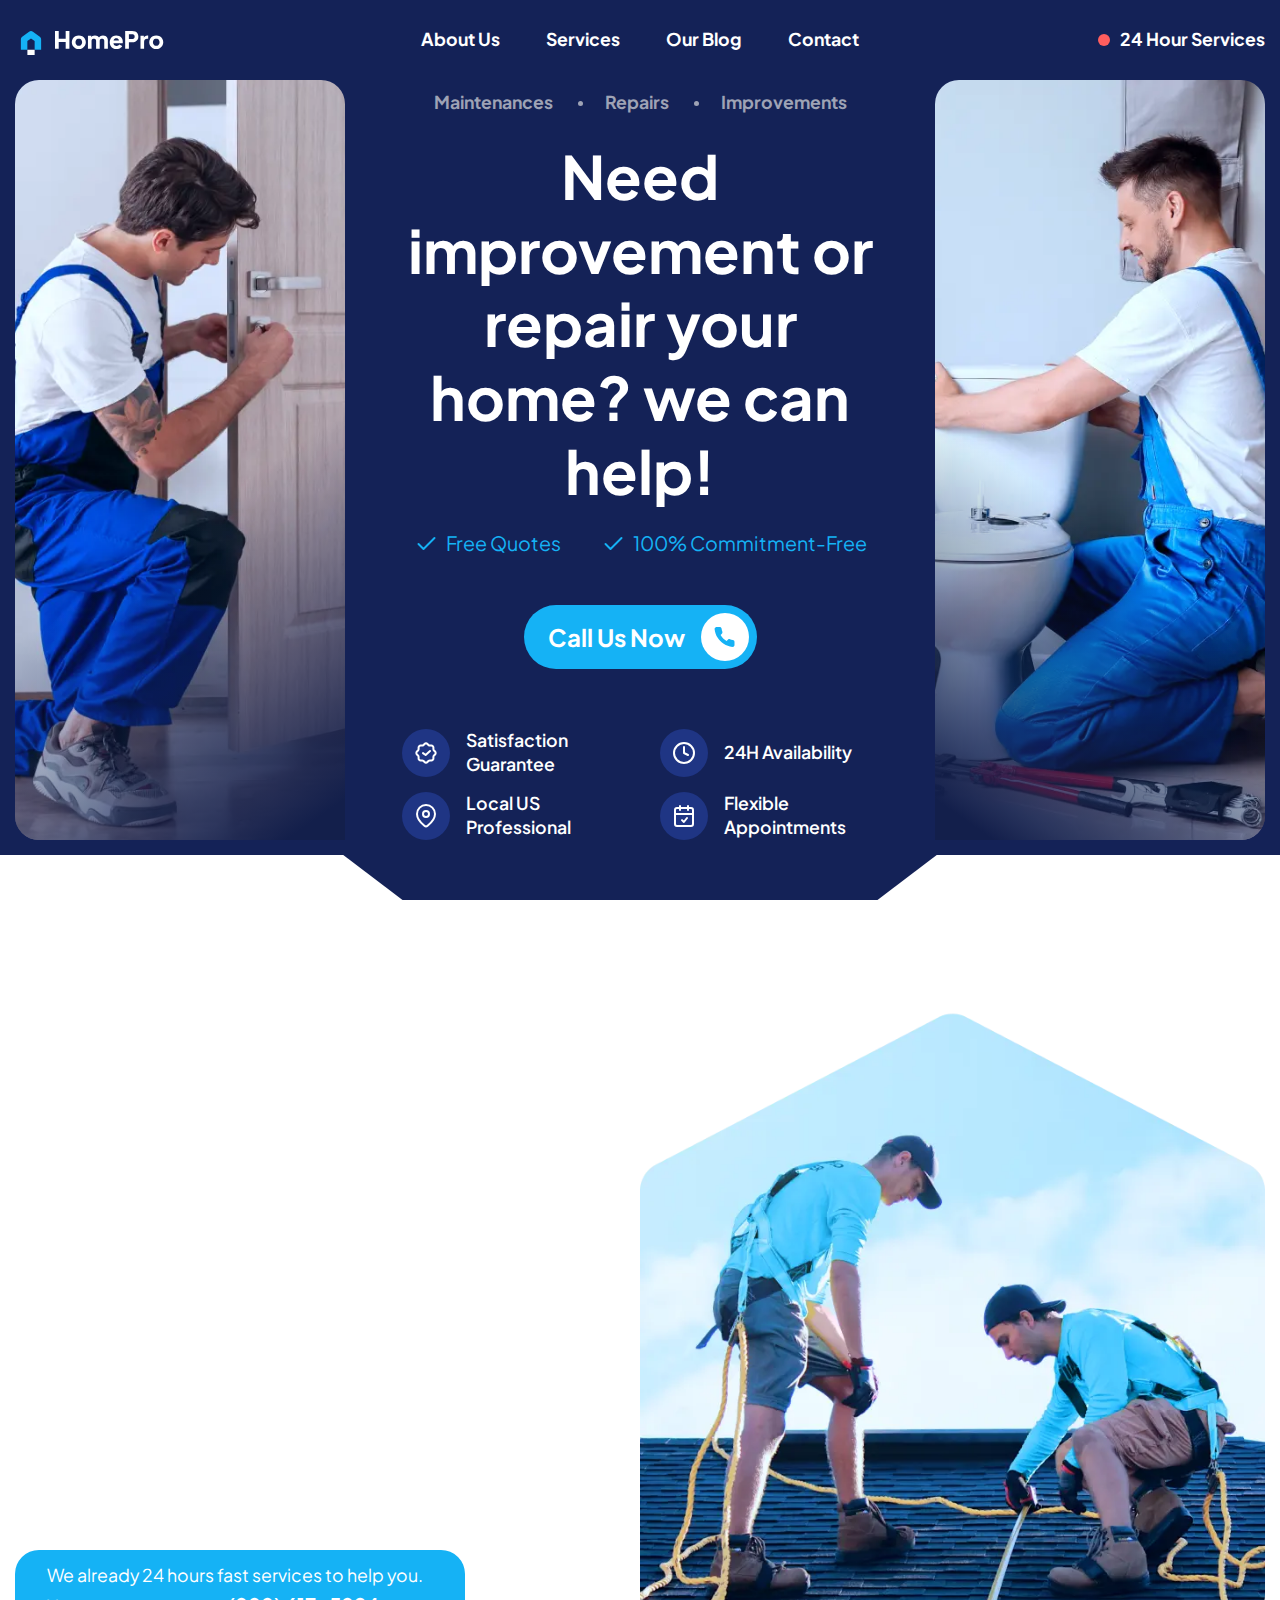
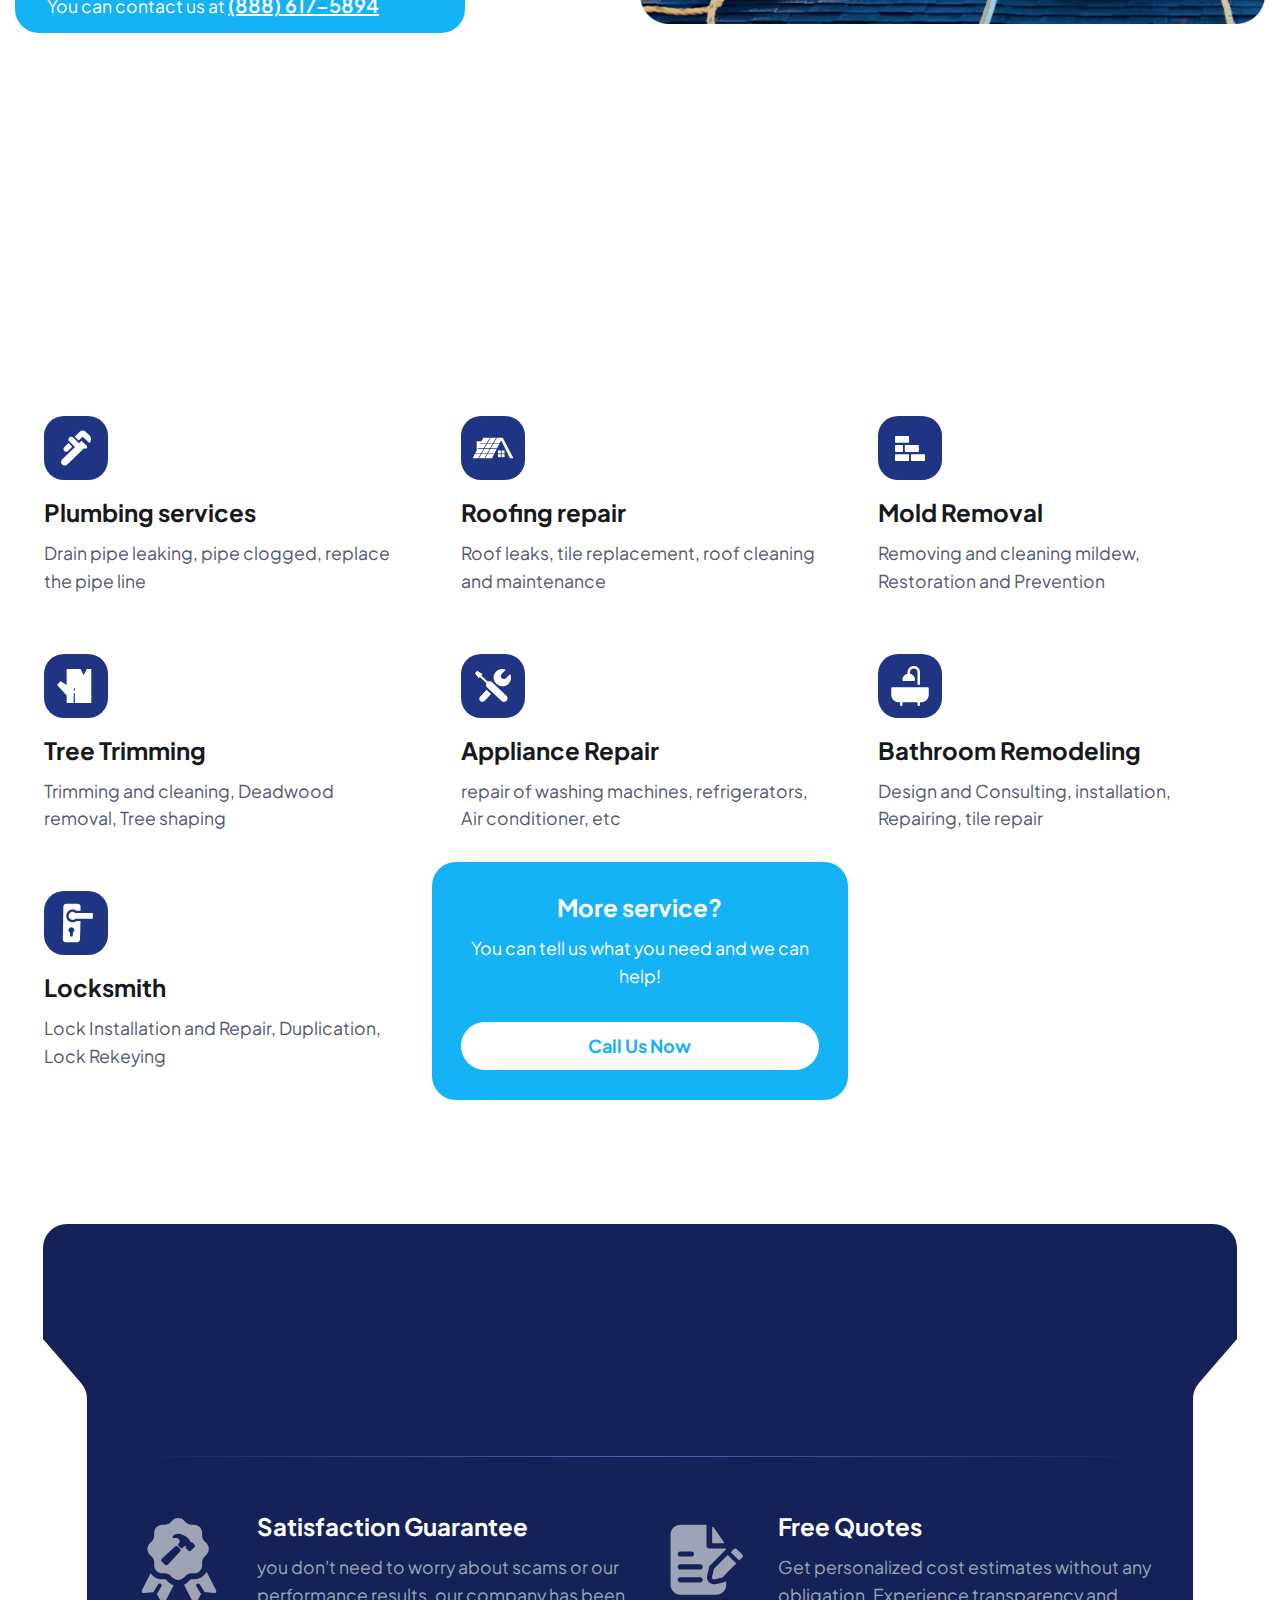
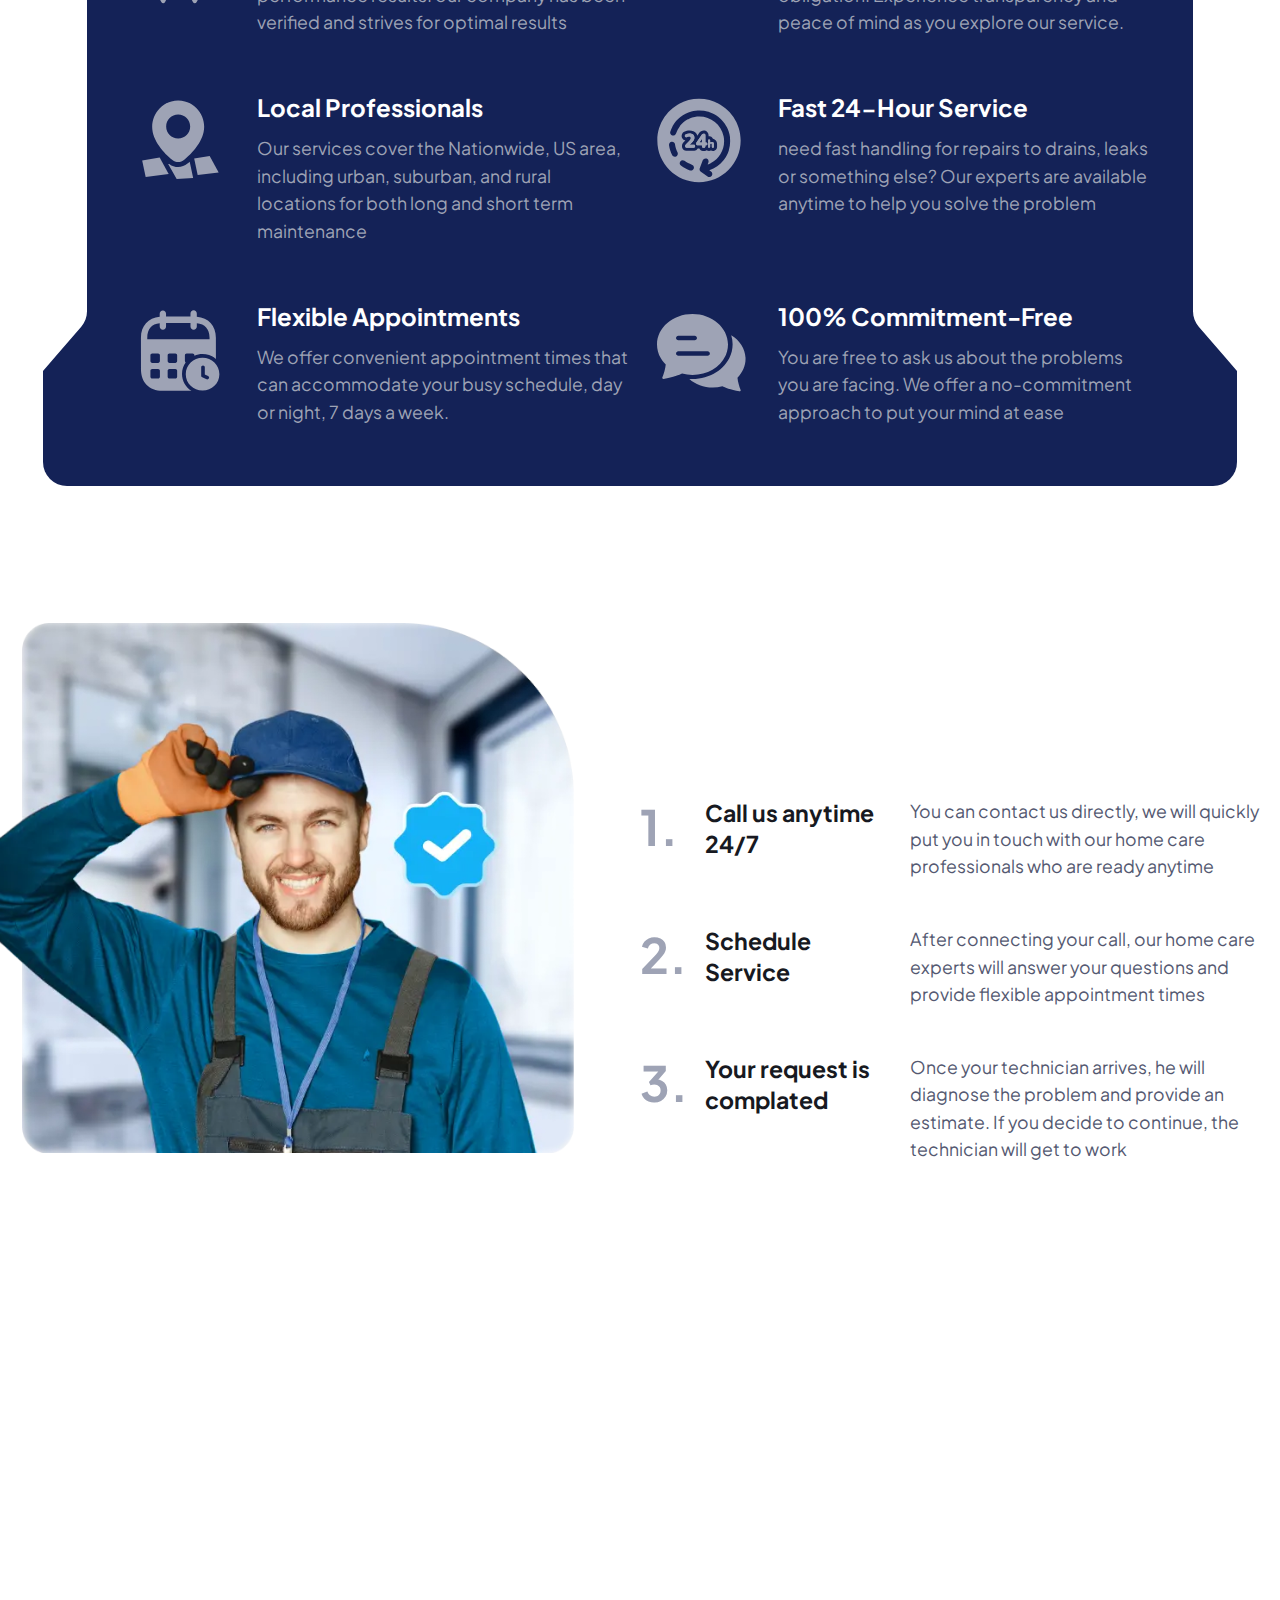
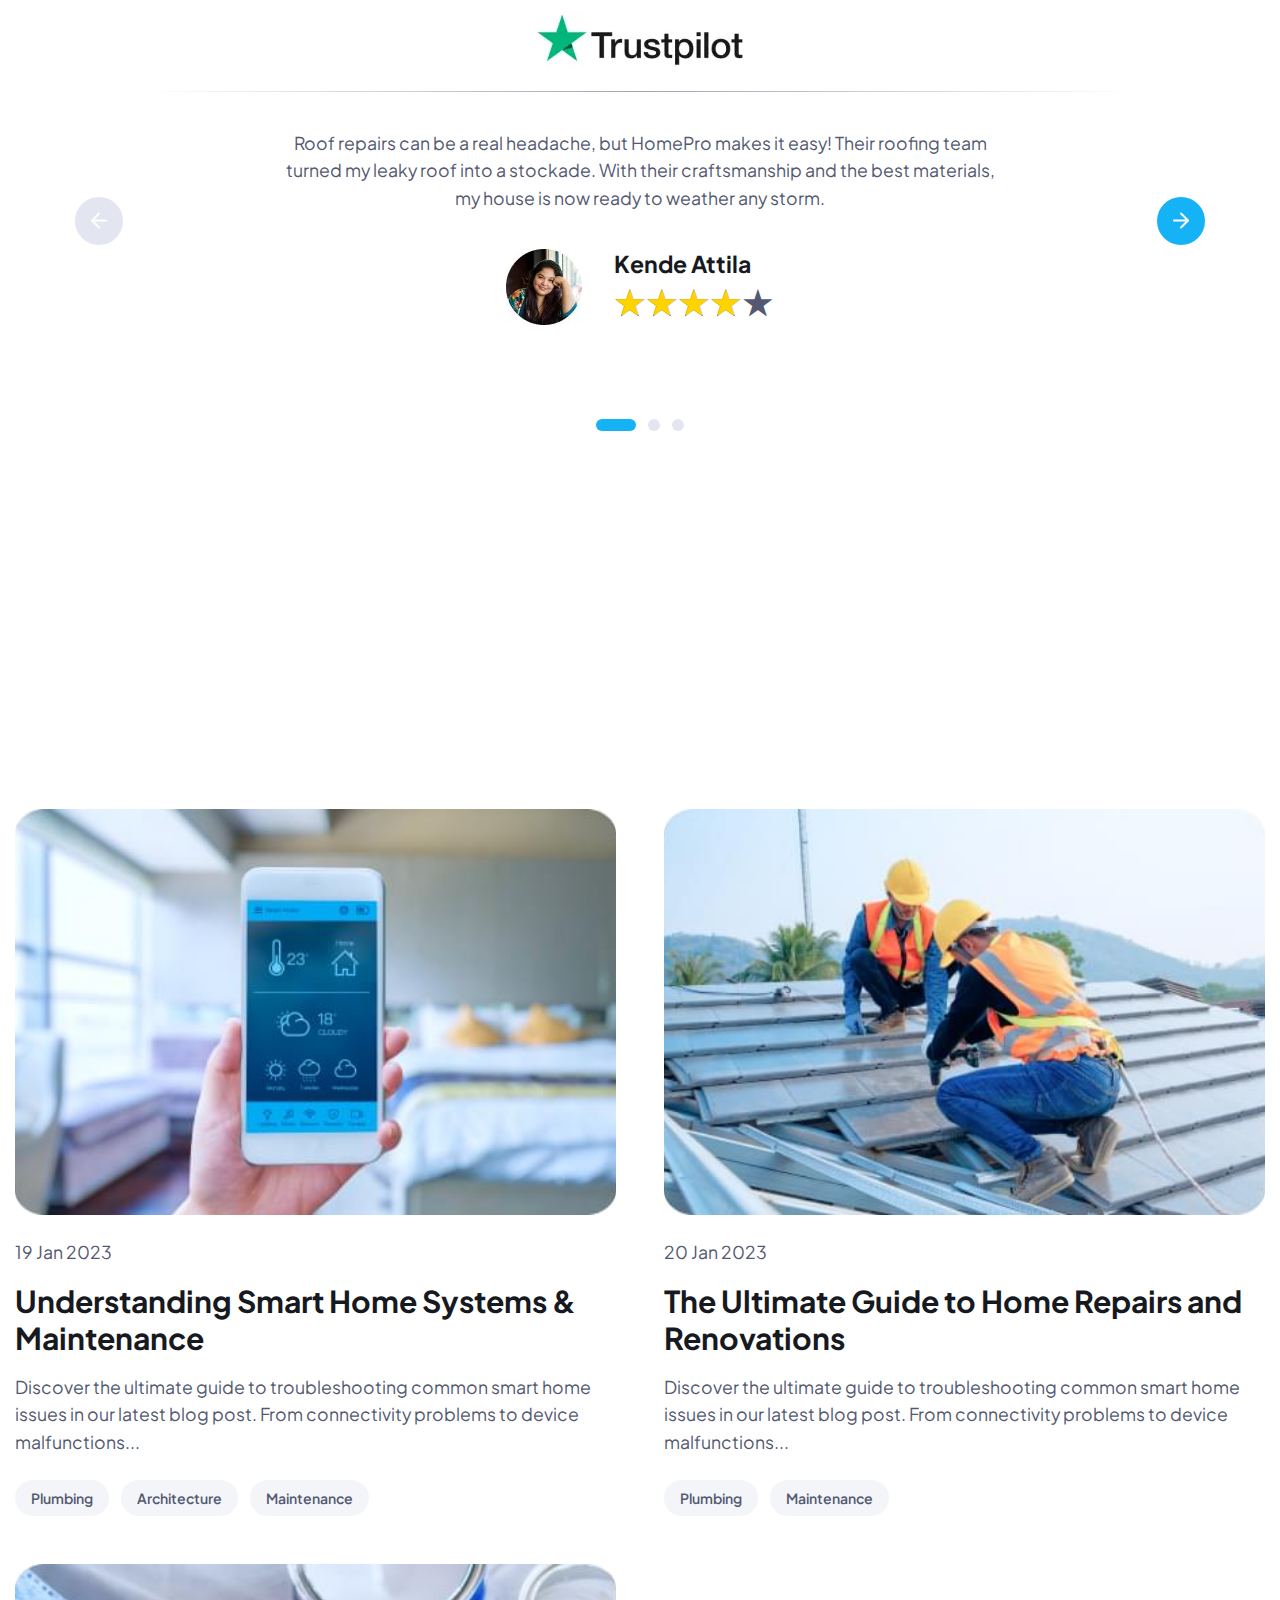
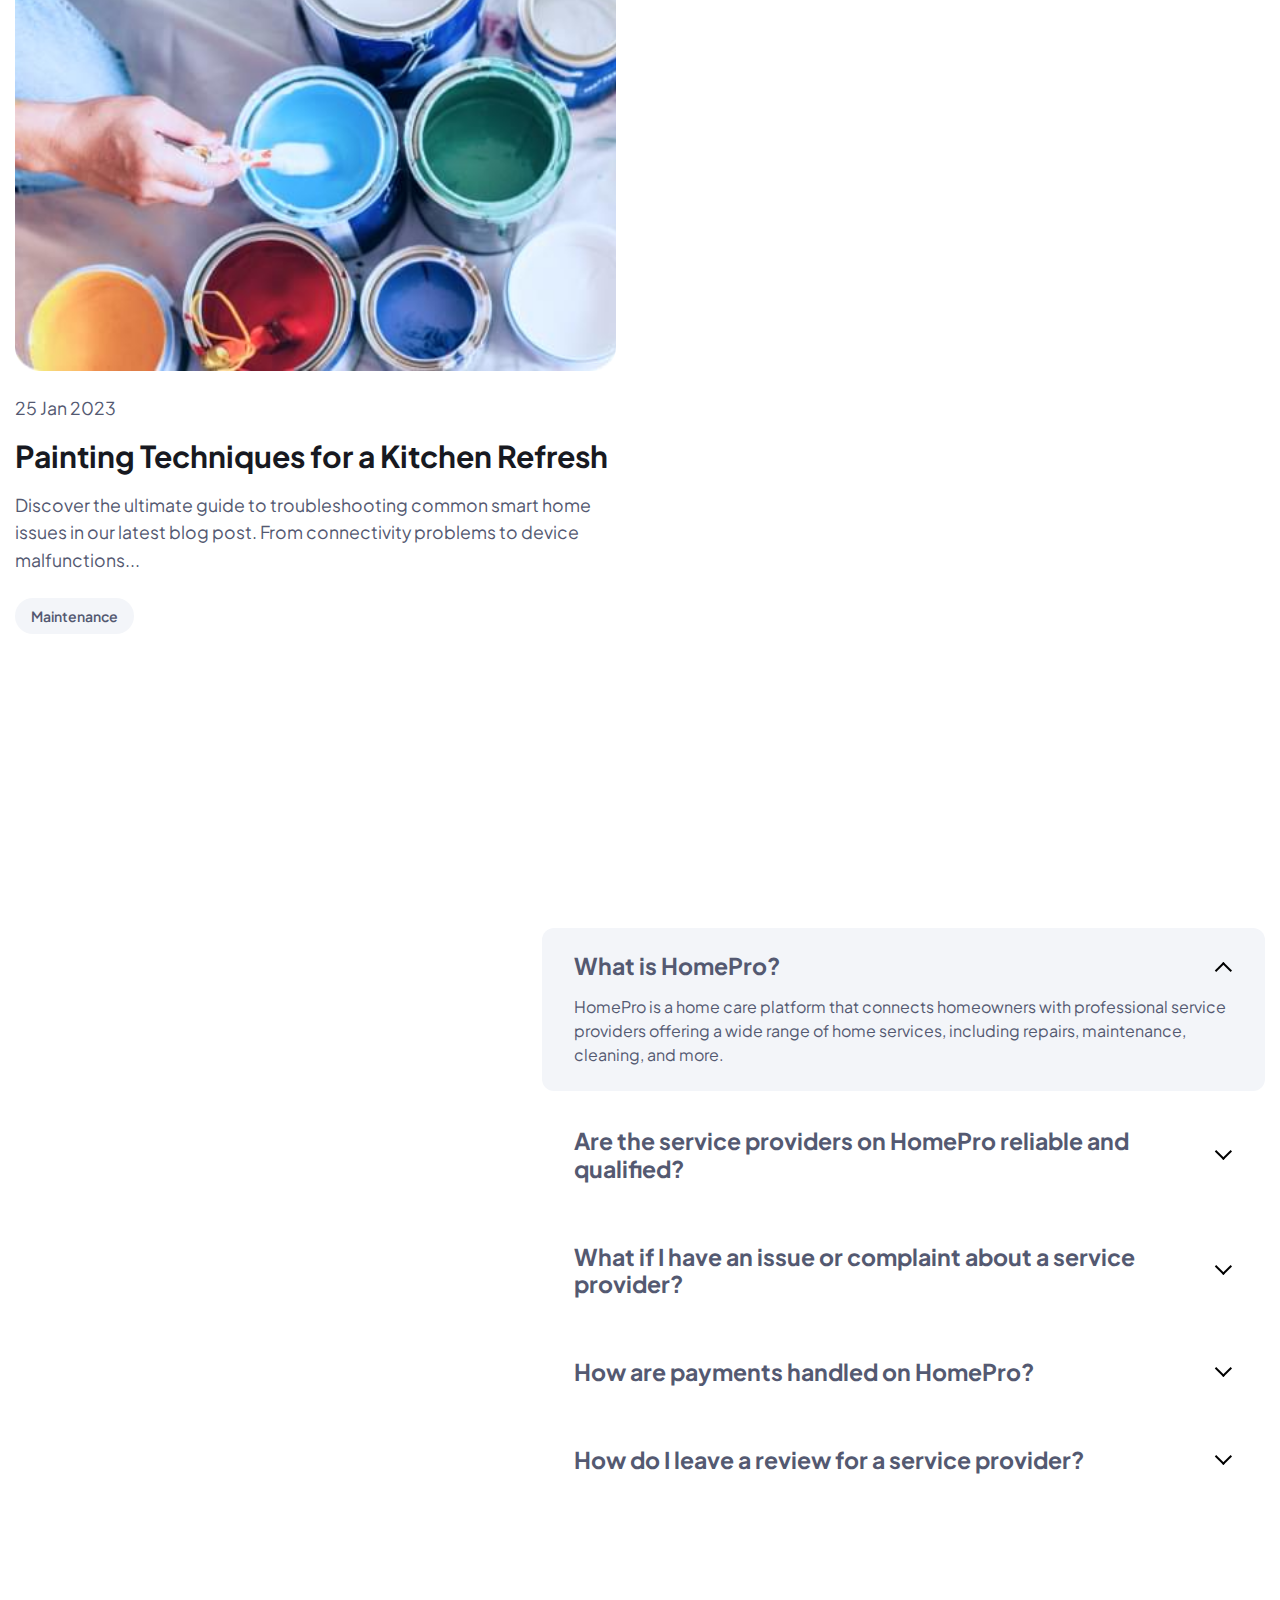
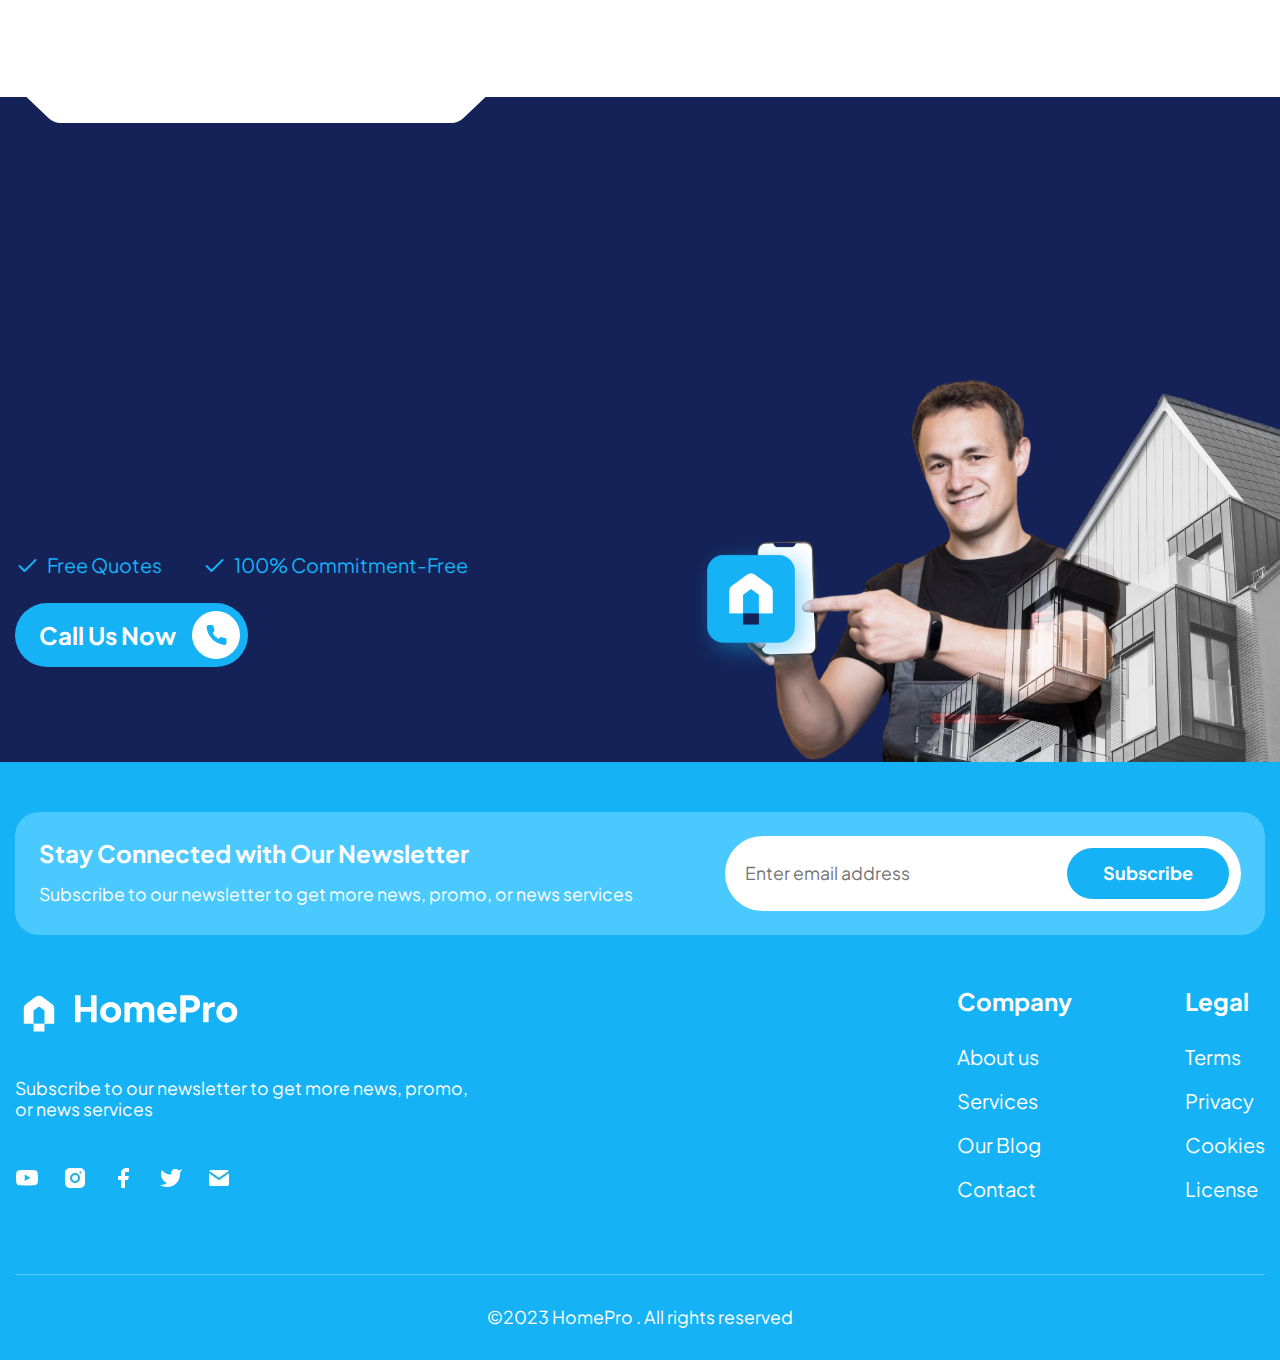
==== commit 82d948a0: "new" ====
--- a/index.html
+++ b/index.html
@@ -48,7 +48,9 @@
 		<main class="page">
 			<section class="hero" data-watch>
 				<div class="hero__image-ibg hero__image-ibg--left">
-					<picture><source srcset="img/hero/image-left.webp" type="image/webp"><img src="img/hero/image-left.jpg" alt="Image"></picture>
+					<picture>
+						<source srcset="img/hero/image-left.webp" type="image/webp"><img src="img/hero/image-left.jpg" alt="Image">
+					</picture>
 				</div>
 				<div class="hero__body">
 					<div class="hero__content">
@@ -108,7 +110,9 @@
 					</div>
 				</div>
 				<div class="hero__image-ibg hero__image-ibg--right">
-					<picture><source srcset="img/hero/image-right.webp" type="image/webp"><img src="img/hero/image-right.jpg" alt="Image"></picture>
+					<picture>
+						<source srcset="img/hero/image-right.webp" type="image/webp"><img src="img/hero/image-right.jpg" alt="Image">
+					</picture>
 				</div>
 			</section>
 			<section class="about" data-watch="navigator" data-watch-threshold="0.3">
@@ -135,7 +139,9 @@
 						</div>
 					</div>
 					<div class="about__image">
-						<picture><source srcset="img/about/image.webp" type="image/webp"><img src="img/about/image.png" alt="Image"></picture>
+						<picture>
+							<source srcset="img/about/image.webp" type="image/webp"><img src="img/about/image.png" alt="Image">
+						</picture>
 					</div>
 				</div>
 			</section>
@@ -328,7 +334,9 @@
 			<section class="how" data-watch>
 				<div class="how__container">
 					<div class="how__image">
-						<picture><source srcset="img/how/image.webp" type="image/webp"><img src="img/how/image.png" alt="Image"></picture>
+						<picture>
+							<source srcset="img/how/image.webp" type="image/webp"><img src="img/how/image.png" alt="Image">
+						</picture>
 					</div>
 					<div class="how__content">
 						<div class="how__block-header block-header">
@@ -370,7 +378,9 @@
 							<div class="reviews__wrapper swiper-wrapper">
 								<div class="reviews__slide swiper-slide slide-reviews">
 									<div class="slide-reviews__logo">
-										<picture><source srcset="img/reviews/logo.webp" type="image/webp"><img src="img/reviews/logo.jpg" alt="Logo"></picture>
+										<picture>
+											<source srcset="img/reviews/logo.webp" type="image/webp"><img src="img/reviews/logo.jpg" alt="Logo">
+										</picture>
 									</div>
 									<div class="slide-reviews__text text">
 										<p>Roof repairs can be a real headache, but HomePro makes it easy! Their roofing team turned my
@@ -380,7 +390,9 @@
 									</div>
 									<div class="slide-reviews__user">
 										<div class="slide-reviews__avatar">
-											<picture><source srcset="img/reviews/avatar.webp" type="image/webp"><img src="img/reviews/avatar.jpg" alt="Avatar"></picture>
+											<picture>
+												<source srcset="img/reviews/avatar.webp" type="image/webp"><img src="img/reviews/avatar.jpg" alt="Avatar">
+											</picture>
 										</div>
 										<div class="slide-reviews__body">
 											<div class="slide-reviews__name">Kende Attila</div>
@@ -402,7 +414,9 @@
 								</div>
 								<div class="reviews__slide swiper-slide slide-reviews">
 									<div class="slide-reviews__logo">
-										<picture><source srcset="img/reviews/logo.webp" type="image/webp"><img src="img/reviews/logo.jpg" alt="Logo"></picture>
+										<picture>
+											<source srcset="img/reviews/logo.webp" type="image/webp"><img src="img/reviews/logo.jpg" alt="Logo">
+										</picture>
 									</div>
 									<div class="slide-reviews__text text">
 										<p>Roof repairs can be a real headache, but HomePro makes it easy! Their roofing team turned my
@@ -416,7 +430,9 @@
 									</div>
 									<div class="slide-reviews__user">
 										<div class="slide-reviews__avatar">
-											<picture><source srcset="img/reviews/avatar.webp" type="image/webp"><img src="img/reviews/avatar.jpg" alt="Avatar"></picture>
+											<picture>
+												<source srcset="img/reviews/avatar.webp" type="image/webp"><img src="img/reviews/avatar.jpg" alt="Avatar">
+											</picture>
 										</div>
 										<div class="slide-reviews__body">
 											<div class="slide-reviews__name">Kende Attila</div>
@@ -438,7 +454,9 @@
 								</div>
 								<div class="reviews__slide swiper-slide slide-reviews">
 									<div class="slide-reviews__logo">
-										<picture><source srcset="img/reviews/logo.webp" type="image/webp"><img src="img/reviews/logo.jpg" alt="Logo"></picture>
+										<picture>
+											<source srcset="img/reviews/logo.webp" type="image/webp"><img src="img/reviews/logo.jpg" alt="Logo">
+										</picture>
 									</div>
 									<div class="slide-reviews__text text">
 										<p>Roof repairs can be a real headache, but HomePro makes it easy! Their roofing team turned my
@@ -448,7 +466,9 @@
 									</div>
 									<div class="slide-reviews__user">
 										<div class="slide-reviews__avatar">
-											<picture><source srcset="img/reviews/avatar.webp" type="image/webp"><img src="img/reviews/avatar.jpg" alt="Avatar"></picture>
+											<picture>
+												<source srcset="img/reviews/avatar.webp" type="image/webp"><img src="img/reviews/avatar.jpg" alt="Avatar">
+											</picture>
 										</div>
 										<div class="slide-reviews__body">
 											<div class="slide-reviews__name">Kende Attila</div>
@@ -484,7 +504,70 @@
 							<p>Find lots of insights and information on our blog. Explore, learn, and get inspired today.</p>
 						</div>
 					</div>
-					<div class="blog__items"></div>
+					<div class="blog__items">
+						<article data-id="1" class="blog__item item-blog">
+							<a class="item-blog__image-ibg" href="https://www.youtube.com/">
+								<img src="img/blog/01.jpg" alt="Image">
+							</a>
+							<div class="item-blog__date">19 Jan 2023</div>
+							<h4 class="item-blog__title">
+								<a class="item-blog__link-title" href="https://www.youtube.com/">
+									Understanding Smart Home Systems &amp; Maintenance
+								</a>
+							</h4>
+							<div class="item-blog__text text">
+								<p>
+									Discover the ultimate guide to troubleshooting common smart home issues in our latest blog post. From
+									connectivity problems to device malfunctions...
+								</p>
+							</div>
+							<div class="item-blog__tags">
+								<a class="item-blog__tag" href="https://www.youtube.com/">Plumbing</a>
+								<a class="item-blog__tag" href="https://www.youtube.com/">Architecture</a>
+								<a class="item-blog__tag" href="https://www.youtube.com/">Maintenance</a>
+							</div>
+						</article>
+						<article data-id="2" class="blog__item item-blog">
+							<a class="item-blog__image-ibg" href="https://www.youtube.com/">
+								<img src="img/blog/02.jpg" alt="Image">
+							</a>
+							<div class="item-blog__date">20 Jan 2023</div>
+							<h4 class="item-blog__title">
+								<a class="item-blog__link-title" href="https://www.youtube.com/">
+									The Ultimate Guide to Home Repairs and Renovations
+								</a>
+							</h4>
+							<div class="item-blog__text text">
+								<p>
+									Discover the ultimate guide to troubleshooting common smart home issues in our latest blog post. From
+									connectivity problems to device malfunctions...
+								</p>
+							</div>
+							<div class="item-blog__tags">
+								<a class="item-blog__tag" href="https://www.youtube.com/">Plumbing</a>
+								<a class="item-blog__tag" href="https://www.youtube.com/">Maintenance</a>
+							</div>
+						</article>
+						<article data-id="3" class="blog__item item-blog">
+							<a class="item-blog__image-ibg" href="https://www.youtube.com/">
+								<img src="img/blog/03.jpg" alt="Image">
+							</a>
+							<div class="item-blog__date">25 Jan 2023</div>
+							<h4 class="item-blog__title">
+								<a class="item-blog__link-title" href="https://www.youtube.com/">Painting Techniques for a Kitchen
+									Refresh</a>
+							</h4>
+							<div class="item-blog__text text">
+								<p>
+									Discover the ultimate guide to troubleshooting common smart home issues in our latest blog post. From
+									connectivity problems to device malfunctions...
+								</p>
+							</div>
+							<div class="item-blog__tags">
+								<a class="item-blog__tag" href="https://www.youtube.com/">Maintenance</a>
+							</div>
+						</article>
+					</div>
 					<button class="blog__view-more" hidden type="button">View More</button>
 				</div>
 			</section>
@@ -568,7 +651,8 @@
 							</div>
 						</div>
 						<form class="subscribe__form" action="#">
-							<input class="subscribe__input input" data-required="email" autocomplete="off" type="text" name="form[]" data-error="Error" placeholder="Enter email address">
+							<input class="subscribe__input input" data-required="email" autocomplete="off" type="text" name="form[]"
+								data-error="Error" placeholder="Enter email address">
 							<button class="subscribe__button button button--min " type="submit">Subscribe</button>
 						</form>
 					</div>
@@ -581,27 +665,37 @@
 							<ul class="footer__social social">
 								<li class="social__item">
 									<a class="social__link" href="#">
-										<picture><source srcset="img/footer/youtube.webp" type="image/webp"><img src="img/footer/youtube.png" alt="youtube"></picture>
+										<picture>
+											<source srcset="img/footer/youtube.webp" type="image/webp"><img src="img/footer/youtube.png" alt="youtube">
+										</picture>
 									</a>
 								</li>
 								<li class="social__item">
 									<a class="social__link" href="#">
-										<picture><source srcset="img/footer/instagram.webp" type="image/webp"><img src="img/footer/instagram.png" alt="instagram"></picture>
+										<picture>
+											<source srcset="img/footer/instagram.webp" type="image/webp"><img src="img/footer/instagram.png" alt="instagram">
+										</picture>
 									</a>
 								</li>
 								<li class="social__item">
 									<a class="social__link" href="#">
-										<picture><source srcset="img/footer/facebook.webp" type="image/webp"><img src="img/footer/facebook.png" alt="facebook"></picture>
+										<picture>
+											<source srcset="img/footer/facebook.webp" type="image/webp"><img src="img/footer/facebook.png" alt="facebook">
+										</picture>
 									</a>
 								</li>
 								<li class="social__item">
 									<a class="social__link" href="#">
-										<picture><source srcset="img/footer/twitter.webp" type="image/webp"><img src="img/footer/twitter.png" alt="twitter"></picture>
+										<picture>
+											<source srcset="img/footer/twitter.webp" type="image/webp"><img src="img/footer/twitter.png" alt="twitter">
+										</picture>
 									</a>
 								</li>
 								<li class="social__item">
 									<a class="social__link" href="#">
-										<picture><source srcset="img/footer/mail.webp" type="image/webp"><img src="img/footer/mail.png" alt="mail"></picture>
+										<picture>
+											<source srcset="img/footer/mail.webp" type="image/webp"><img src="img/footer/mail.png" alt="mail">
+										</picture>
 									</a>
 								</li>
 							</ul>
